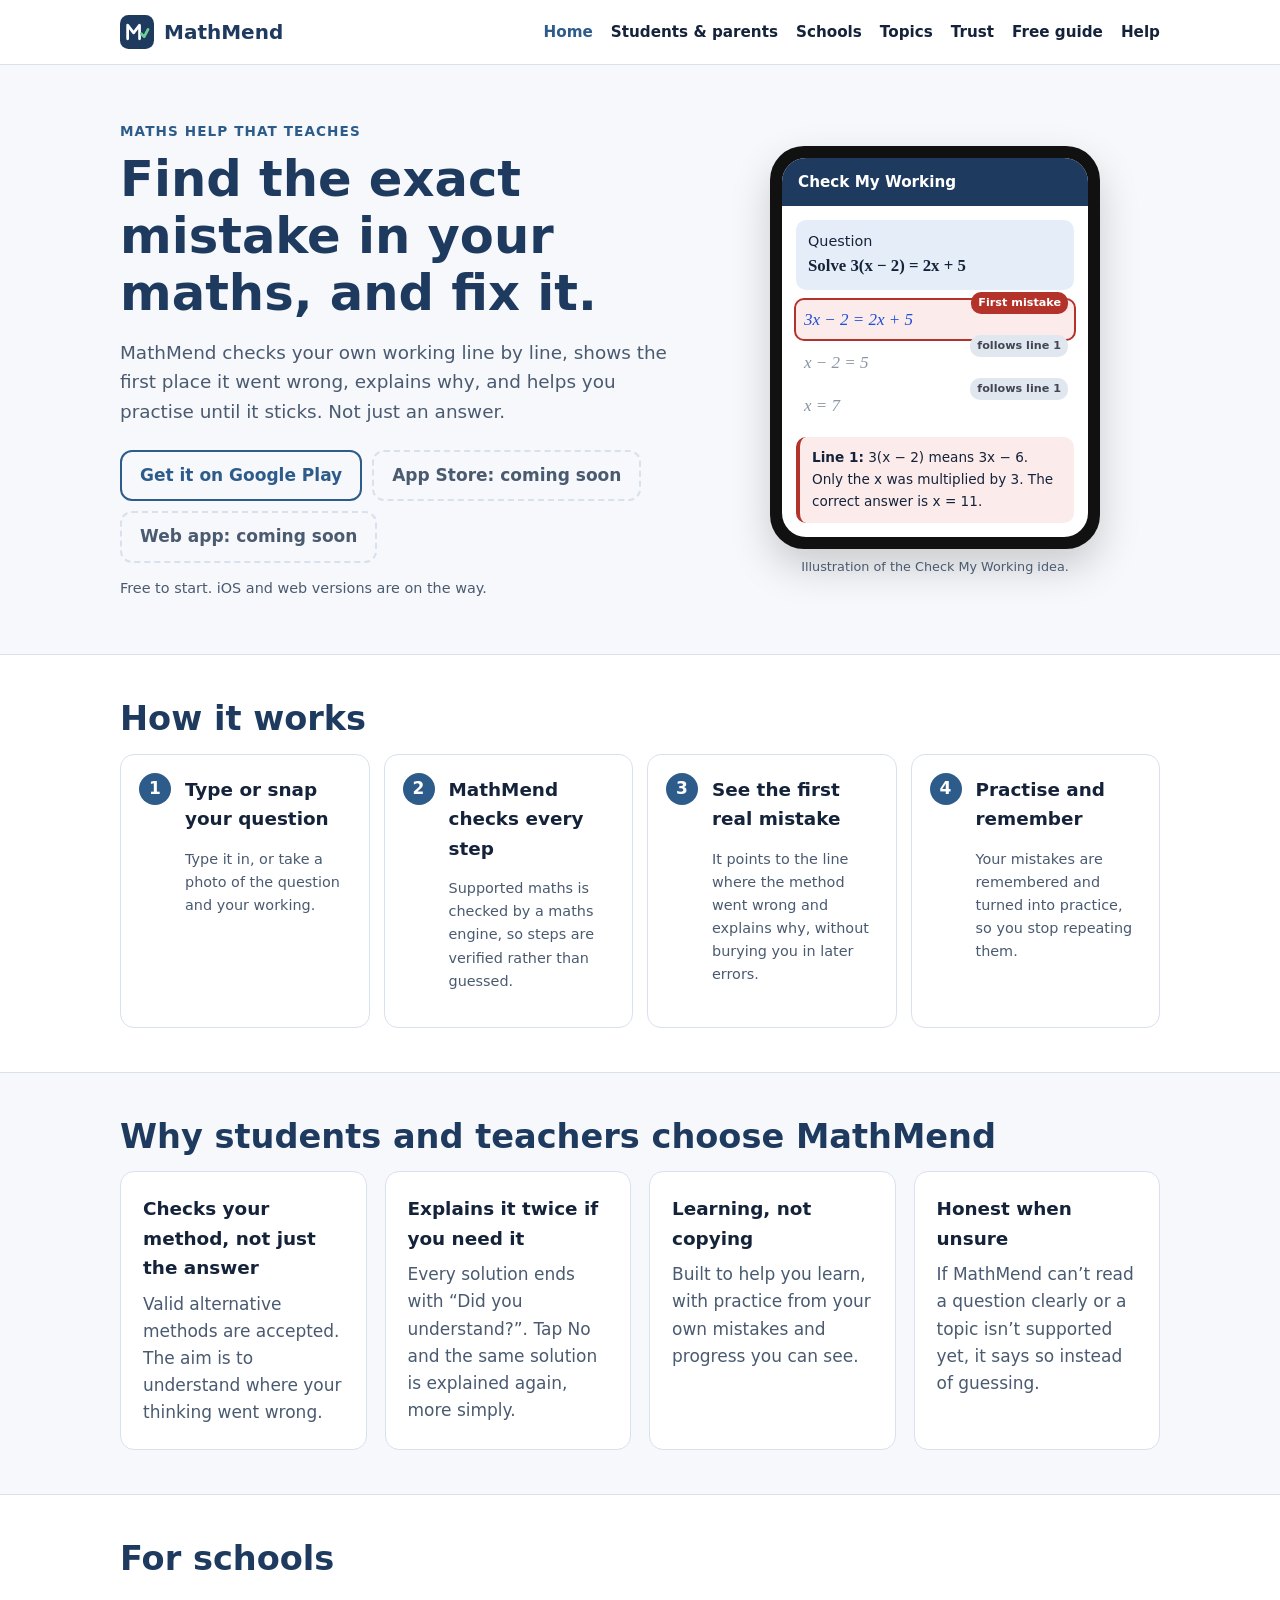
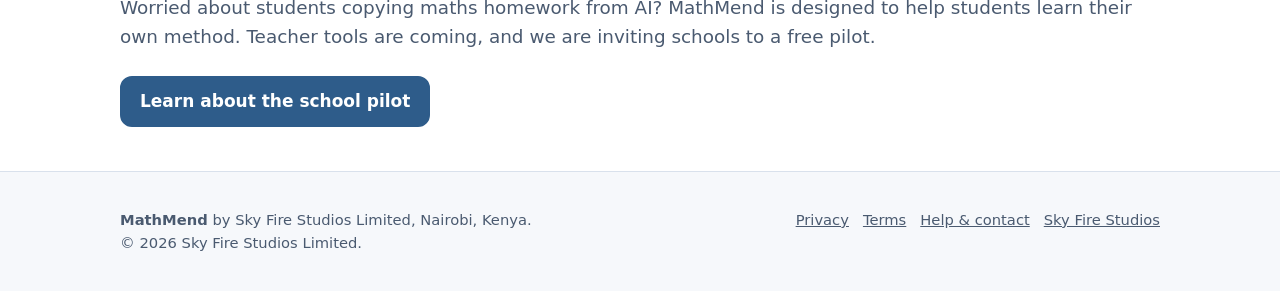
==== mathmend/index.html @ 8edd42e6 "Add MathMend product website under /mathmend Static, mobile-friendly site with home, students and pa" ====
<!DOCTYPE html>
<html lang="en">
<head>
  <meta charset="UTF-8">
  <meta name="viewport" content="width=device-width, initial-scale=1.0">
  <title>MathMend: find the exact mistake in your maths</title>
  <meta name="description" content="MathMend checks your maths working line by line, finds the first mistake, explains why, and helps you practise.">
  <meta property="og:title" content="MathMend: find the exact mistake in your maths">
  <meta property="og:description" content="MathMend checks your maths working line by line, finds the first mistake, explains why, and helps you practise.">
  <meta property="og:type" content="website">
  <meta property="og:url" content="https://skyfirestudios.studio/mathmend/">
  <link rel="canonical" href="https://skyfirestudios.studio/mathmend/">
  <link rel="icon" href="assets/icon.svg" type="image/svg+xml">
  <meta name="theme-color" content="#1f3a5f">
  <link rel="stylesheet" href="assets/style.css">
</head>
<body>
  <a class="skip" href="#main">Skip to content</a>
  <header class="site-header">
    <div class="wrap">
      <a class="brand" href="index.html"><svg viewBox="0 0 40 40" aria-hidden="true"><rect width="40" height="40" rx="10" fill="#1f3a5f"/><path d="M9 28V12l7 9 7-9v16" fill="none" stroke="#fff" stroke-width="3.2" stroke-linecap="round" stroke-linejoin="round"/><path d="M25 22l3.5 3.5L33 17" fill="none" stroke="#6fcf97" stroke-width="3.2" stroke-linecap="round" stroke-linejoin="round"/></svg><span>MathMend</span></a>
      <button class="nav-toggle" aria-expanded="false" aria-controls="site-menu">Menu</button>
      <ul id="site-menu">
        <li><a href="index.html" aria-current="page">Home</a></li>
        <li><a href="students.html">Students & parents</a></li>
        <li><a href="schools.html">Schools</a></li>
        <li><a href="topics.html">Topics</a></li>
        <li><a href="trust.html">Trust</a></li>
        <li><a href="guide-linear-equations.html">Free guide</a></li>
        <li><a href="support.html">Help</a></li>
      </ul>
    </div>
  </header>
  <main id="main">
    <section class="hero">
      <div class="wrap">
        <div>
          <p class="eyebrow">Maths help that teaches</p>
          <h1>Find the exact mistake in your maths, and fix it.</h1>
          <p class="lead">MathMend checks your own working line by line, shows the first place it went wrong, explains why, and helps you practise until it sticks. Not just an answer.</p>
      <div class="stores">
        <a data-store="android" href="#">Get it on Google Play</a>
        <a data-store="ios" href="#">Download on the App Store</a>
        <a data-store="web" href="#">Use MathMend in your browser</a>
      </div>
          <p class="note">Free to start. iOS and web versions are on the way.</p>
        </div>
      <div>
        <div class="phone" role="img" aria-label="Illustration: MathMend marks line 1 of a student's working as the first mistake">
          <div class="screen">
            <div class="bar">Check My Working</div>
            <div class="body">
              <div class="q">Question<br><b>Solve 3(x &minus; 2) = 2x + 5</b></div>
              <div class="line bad">3x &minus; 2 = 2x + 5<span class="tag red">First mistake</span></div>
              <div class="line dim">x &minus; 2 = 5<span class="tag grey">follows line 1</span></div>
              <div class="line dim">x = 7<span class="tag grey">follows line 1</span></div>
              <div class="explain"><b>Line 1:</b> 3(x &minus; 2) means 3x &minus; 6. Only the x was multiplied by 3. The correct answer is x = 11.</div>
            </div>
          </div>
        </div>
        <p class="illus">Illustration of the Check My Working idea.</p>
      </div>
      </div>
    </section>

    <section class="alt">
      <div class="wrap">
        <h2>How it works</h2>
        <ol class="steps">
          <li><h3>Type or snap your question</h3><p class="note">Type it in, or take a photo of the question and your working.</p></li>
          <li><h3>MathMend checks every step</h3><p class="note">Supported maths is checked by a maths engine, so steps are verified rather than guessed.</p></li>
          <li><h3>See the first real mistake</h3><p class="note">It points to the line where the method went wrong and explains why, without burying you in later errors.</p></li>
          <li><h3>Practise and remember</h3><p class="note">Your mistakes are remembered and turned into practice, so you stop repeating them.</p></li>
        </ol>
      </div>
    </section>

    <section>
      <div class="wrap">
        <h2>Why students and teachers choose MathMend</h2>
        <div class="grid">
          <div class="card"><h3>Checks your method, not just the answer</h3><p>Valid alternative methods are accepted. The aim is to understand where your thinking went wrong.</p></div>
          <div class="card"><h3>Explains it twice if you need it</h3><p>Every solution ends with &ldquo;Did you understand?&rdquo;. Tap No and the same solution is explained again, more simply.</p></div>
          <div class="card"><h3>Learning, not copying</h3><p>Built to help you learn, with practice from your own mistakes and progress you can see.</p></div>
          <div class="card"><h3>Honest when unsure</h3><p>If MathMend can&rsquo;t read a question clearly or a topic isn&rsquo;t supported yet, it says so instead of guessing.</p></div>
        </div>
      </div>
    </section>

    <section class="alt">
      <div class="wrap">
        <h2>For schools</h2>
        <p class="lead">Worried about students copying maths homework from AI? MathMend is designed to help students learn their own method. Teacher tools are coming, and we are inviting schools to a free pilot.</p>
        <a class="btn btn-primary" href="schools.html">Learn about the school pilot</a>
      </div>
    </section>
  </main>
  <footer class="site-footer">
    <div class="wrap cols">
      <div>
        <strong>MathMend</strong> by Sky Fire Studios Limited, Nairobi, Kenya.<br>
        &copy; <span id="year">2026</span> Sky Fire Studios Limited.
      </div>
      <ul>
        <li><a href="privacy.html">Privacy</a></li>
        <li><a href="terms.html">Terms</a></li>
        <li><a href="support.html">Help &amp; contact</a></li>
        <li><a href="../index.html">Sky Fire Studios</a></li>
      </ul>
    </div>
  </footer>
  <script src="assets/config.js"></script>
  <script src="assets/site.js"></script>
</body>
</html>
---- mathmend/assets/style.css ----
:root {
  --ink: #15233a;
  --muted: #4a5a70;
  --navy: #1f3a5f;
  --blue: #2e5c8a;
  --blue-soft: #e5eef8;
  --green: #1e7a46;
  --green-soft: #e6f4ec;
  --red: #b3332a;
  --red-soft: #fbeceb;
  --bg: #f6f8fb;
  --card: #ffffff;
  --line: #d9e1ec;
  --radius: 14px;
}
@media (prefers-color-scheme: dark) {
  :root {
    --ink: #e8eef7;
    --muted: #a9b6c8;
    --navy: #9cc2ec;
    --blue: #7fb0e3;
    --blue-soft: #1b2a3f;
    --green: #6fcf97;
    --green-soft: #15301f;
    --red: #f19b93;
    --red-soft: #3a1c1a;
    --bg: #0f1724;
    --card: #162133;
    --line: #2a3a52;
  }
}
* { box-sizing: border-box; }
html { -webkit-text-size-adjust: 100%; }
body {
  margin: 0;
  font-family: system-ui, -apple-system, "Segoe UI", Roboto, "Noto Sans", Arial, sans-serif;
  font-size: 17px;
  line-height: 1.6;
  color: var(--ink);
  background: var(--bg);
}
a { color: var(--blue); }
img { max-width: 100%; }
.wrap { max-width: 1080px; margin: 0 auto; padding: 0 20px; }
.skip { position: absolute; left: -999px; }
.skip:focus { left: 12px; top: 12px; background: var(--card); padding: 8px 12px; z-index: 10; }
:focus-visible { outline: 3px solid var(--blue); outline-offset: 2px; }

/* Header */
.site-header { background: var(--card); border-bottom: 1px solid var(--line); position: sticky; top: 0; z-index: 5; }
.site-header .wrap { display: flex; align-items: center; justify-content: space-between; min-height: 64px; gap: 12px; }
.brand { display: flex; align-items: center; gap: 10px; text-decoration: none; color: var(--navy); font-weight: 800; font-size: 1.25rem; }
.brand svg { width: 34px; height: 34px; }
.nav-toggle { display: none; background: none; border: 1px solid var(--line); border-radius: 10px; padding: 8px 12px; font: inherit; color: var(--ink); }
#site-menu { display: flex; gap: 18px; align-items: center; list-style: none; margin: 0; padding: 0; }
#site-menu a { text-decoration: none; color: var(--ink); font-weight: 600; font-size: .95rem; }
#site-menu a[aria-current="page"] { color: var(--blue); }
@media (max-width: 820px) {
  .nav-toggle { display: block; }
  #site-menu { display: none; position: absolute; left: 0; right: 0; top: 64px; background: var(--card); flex-direction: column; align-items: flex-start; padding: 12px 20px 18px; border-bottom: 1px solid var(--line); }
  #site-menu.open { display: flex; }
}

/* Hero */
.hero { padding: 56px 0 40px; }
.hero .wrap { display: grid; grid-template-columns: 1.1fr .9fr; gap: 40px; align-items: center; }
@media (max-width: 820px) { .hero .wrap { grid-template-columns: 1fr; } }
.eyebrow { text-transform: uppercase; letter-spacing: .08em; font-weight: 700; color: var(--blue); font-size: .85rem; margin: 0 0 8px; }
h1 { font-size: clamp(2rem, 5vw, 3.1rem); line-height: 1.15; margin: 0 0 16px; color: var(--navy); }
h2 { font-size: clamp(1.5rem, 3.4vw, 2.1rem); line-height: 1.2; margin: 0 0 14px; color: var(--navy); }
h3 { font-size: 1.15rem; margin: 0 0 8px; }
.lead { font-size: 1.15rem; color: var(--muted); margin: 0 0 24px; }

/* Buttons */
.stores { display: flex; flex-wrap: wrap; gap: 10px; margin: 8px 0 12px; }
.btn, [data-store] {
  display: inline-flex; align-items: center; justify-content: center; min-height: 48px; padding: 10px 18px;
  border-radius: 12px; font-weight: 700; text-decoration: none; border: 2px solid var(--blue); color: var(--blue); background: transparent;
}
.btn-primary, [data-store].is-primary { background: var(--blue); color: #fff; }
@media (prefers-color-scheme: dark) { .btn-primary, [data-store].is-primary { color: #0f1724; } }
[data-store].is-soon { border-style: dashed; color: var(--muted); border-color: var(--line); cursor: default; }
.note { font-size: .9rem; color: var(--muted); }

/* Phone mock (illustration) */
.phone { background: #111; border-radius: 34px; padding: 12px; max-width: 330px; margin: 0 auto; box-shadow: 0 18px 40px rgba(0,0,0,.18); }
.screen { background: #fff; color: #15233a; border-radius: 24px; overflow: hidden; }
.screen .bar { background: #1f3a5f; color: #fff; font-weight: 700; padding: 12px 16px; font-size: .95rem; }
.screen .body { padding: 14px; }
.q { background: #e5eef8; border-radius: 10px; padding: 10px 12px; font-size: .9rem; margin-bottom: 10px; }
.q b { font-family: Georgia, "Times New Roman", serif; font-size: 1.05rem; }
.line { font-family: Georgia, "Times New Roman", serif; font-style: italic; color: #1d4ed8; padding: 6px 8px; border-radius: 8px; margin: 4px 0; position: relative; }
.line.bad { background: #fbeceb; outline: 2px solid #b3332a; }
.line.dim { color: #8a94a3; }
.tag { font-style: normal; font-family: system-ui, sans-serif; font-size: .7rem; font-weight: 700; padding: 2px 7px; border-radius: 10px; position: absolute; right: 6px; top: -8px; }
.tag.red { background: #b3332a; color: #fff; }
.tag.grey { background: #e1e7ef; color: #445; }
.explain { background: #fbeceb; border-left: 4px solid #b3332a; border-radius: 10px; padding: 10px 12px; font-size: .85rem; margin-top: 12px; }
.illus { text-align: center; font-size: .8rem; color: var(--muted); margin-top: 8px; }

/* Sections and cards */
section { padding: 44px 0; }
section.alt { background: var(--card); border-top: 1px solid var(--line); border-bottom: 1px solid var(--line); }
.grid { display: grid; gap: 18px; grid-template-columns: repeat(auto-fit, minmax(240px, 1fr)); }
.card { background: var(--card); border: 1px solid var(--line); border-radius: var(--radius); padding: 22px; }
section.alt .card { background: var(--bg); }
.card p { margin: 0; color: var(--muted); }
.steps { counter-reset: s; list-style: none; padding: 0; margin: 0; display: grid; gap: 14px; grid-template-columns: repeat(auto-fit, minmax(220px, 1fr)); }
.steps li { background: var(--card); border: 1px solid var(--line); border-radius: var(--radius); padding: 20px 20px 20px 64px; position: relative; }
.steps li::before { counter-increment: s; content: counter(s); position: absolute; left: 18px; top: 18px; width: 32px; height: 32px; border-radius: 50%; background: var(--blue); color: #fff; display: grid; place-items: center; font-weight: 800; }
.badge { display: inline-block; font-size: .75rem; font-weight: 700; padding: 3px 9px; border-radius: 999px; }
.badge.ok { background: var(--green-soft); color: var(--green); }
.badge.part { background: var(--blue-soft); color: var(--blue); }
.badge.soon { background: var(--red-soft); color: var(--red); }
table { width: 100%; border-collapse: collapse; background: var(--card); border-radius: var(--radius); overflow: hidden; }
th, td { text-align: left; padding: 10px 12px; border-bottom: 1px solid var(--line); vertical-align: top; }
th { background: var(--blue-soft); }
.table-wrap { overflow-x: auto; border: 1px solid var(--line); border-radius: var(--radius); }
.callout { background: var(--blue-soft); border-radius: var(--radius); padding: 18px 20px; }
.draft { background: var(--red-soft); color: var(--red); border-radius: 10px; padding: 12px 16px; font-weight: 700; }
.math { font-family: Georgia, "Times New Roman", serif; font-size: 1.05rem; }
.wrong { color: var(--red); }
.right { color: var(--green); }
.prose { max-width: 760px; }
.prose h2 { margin-top: 28px; }
details { background: var(--card); border: 1px solid var(--line); border-radius: 12px; padding: 12px 16px; margin-bottom: 10px; }
summary { font-weight: 700; cursor: pointer; }

/* Footer */
.site-footer { padding: 36px 0; color: var(--muted); font-size: .92rem; }
.site-footer .cols { display: flex; flex-wrap: wrap; gap: 24px; justify-content: space-between; }
.site-footer ul { list-style: none; padding: 0; margin: 0; display: flex; flex-wrap: wrap; gap: 14px; }
.site-footer a { color: var(--muted); }
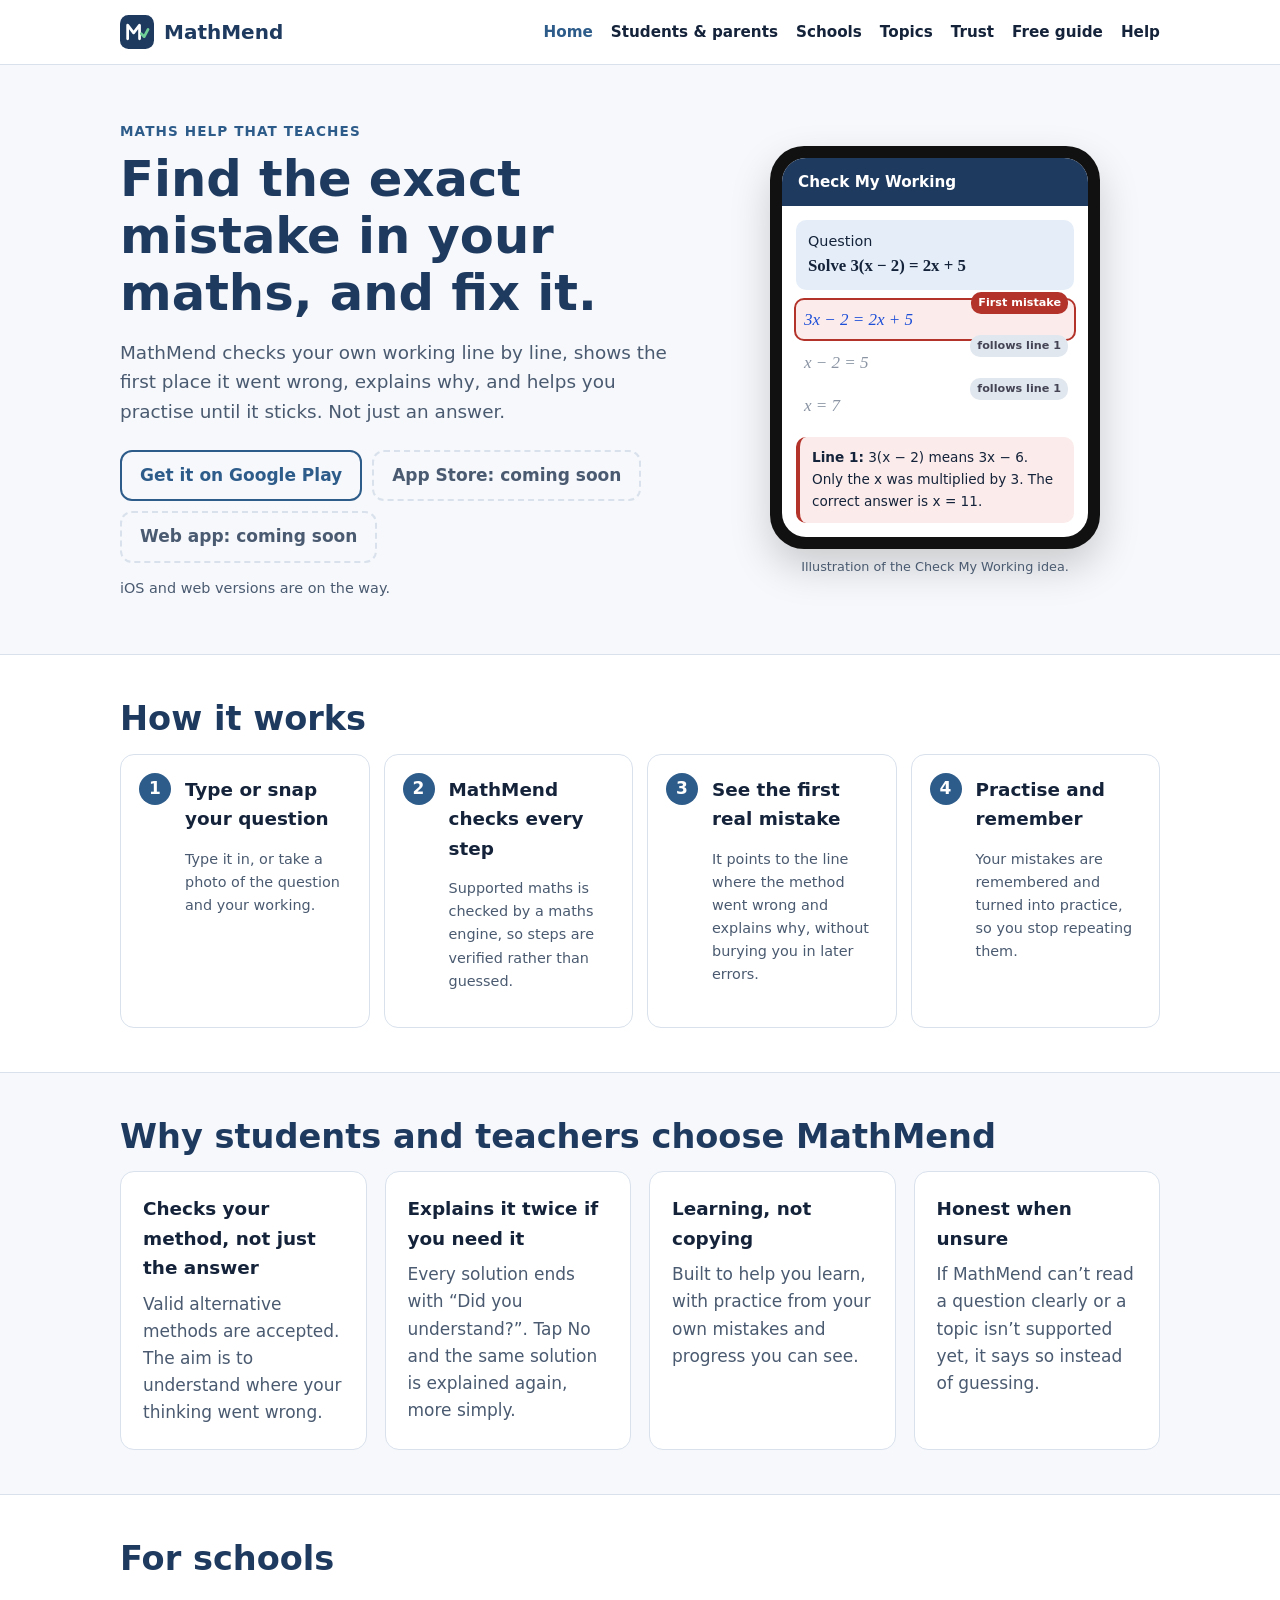
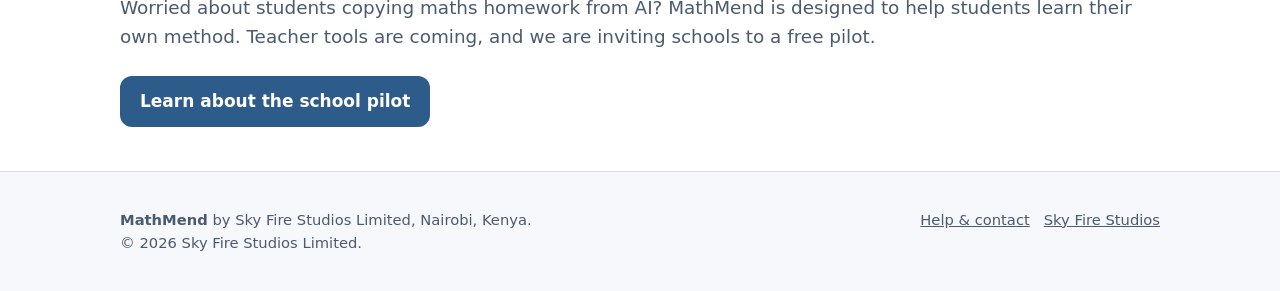
==== commit 49f86f70: "MathMend site: remove draft legal pages and unverified claims Remove the draft privacy and terms pag" ====
--- a/mathmend/index.html
+++ b/mathmend/index.html
@@ -43,7 +43,7 @@
         <a data-store="ios" href="#">Download on the App Store</a>
         <a data-store="web" href="#">Use MathMend in your browser</a>
       </div>
-          <p class="note">Free to start. iOS and web versions are on the way.</p>
+          <p class="note">iOS and web versions are on the way.</p>
         </div>
       <div>
         <div class="phone" role="img" aria-label="Illustration: MathMend marks line 1 of a student's working as the first mistake">
@@ -102,8 +102,6 @@
         &copy; <span id="year">2026</span> Sky Fire Studios Limited.
       </div>
       <ul>
-        <li><a href="privacy.html">Privacy</a></li>
-        <li><a href="terms.html">Terms</a></li>
         <li><a href="support.html">Help &amp; contact</a></li>
         <li><a href="../index.html">Sky Fire Studios</a></li>
       </ul>
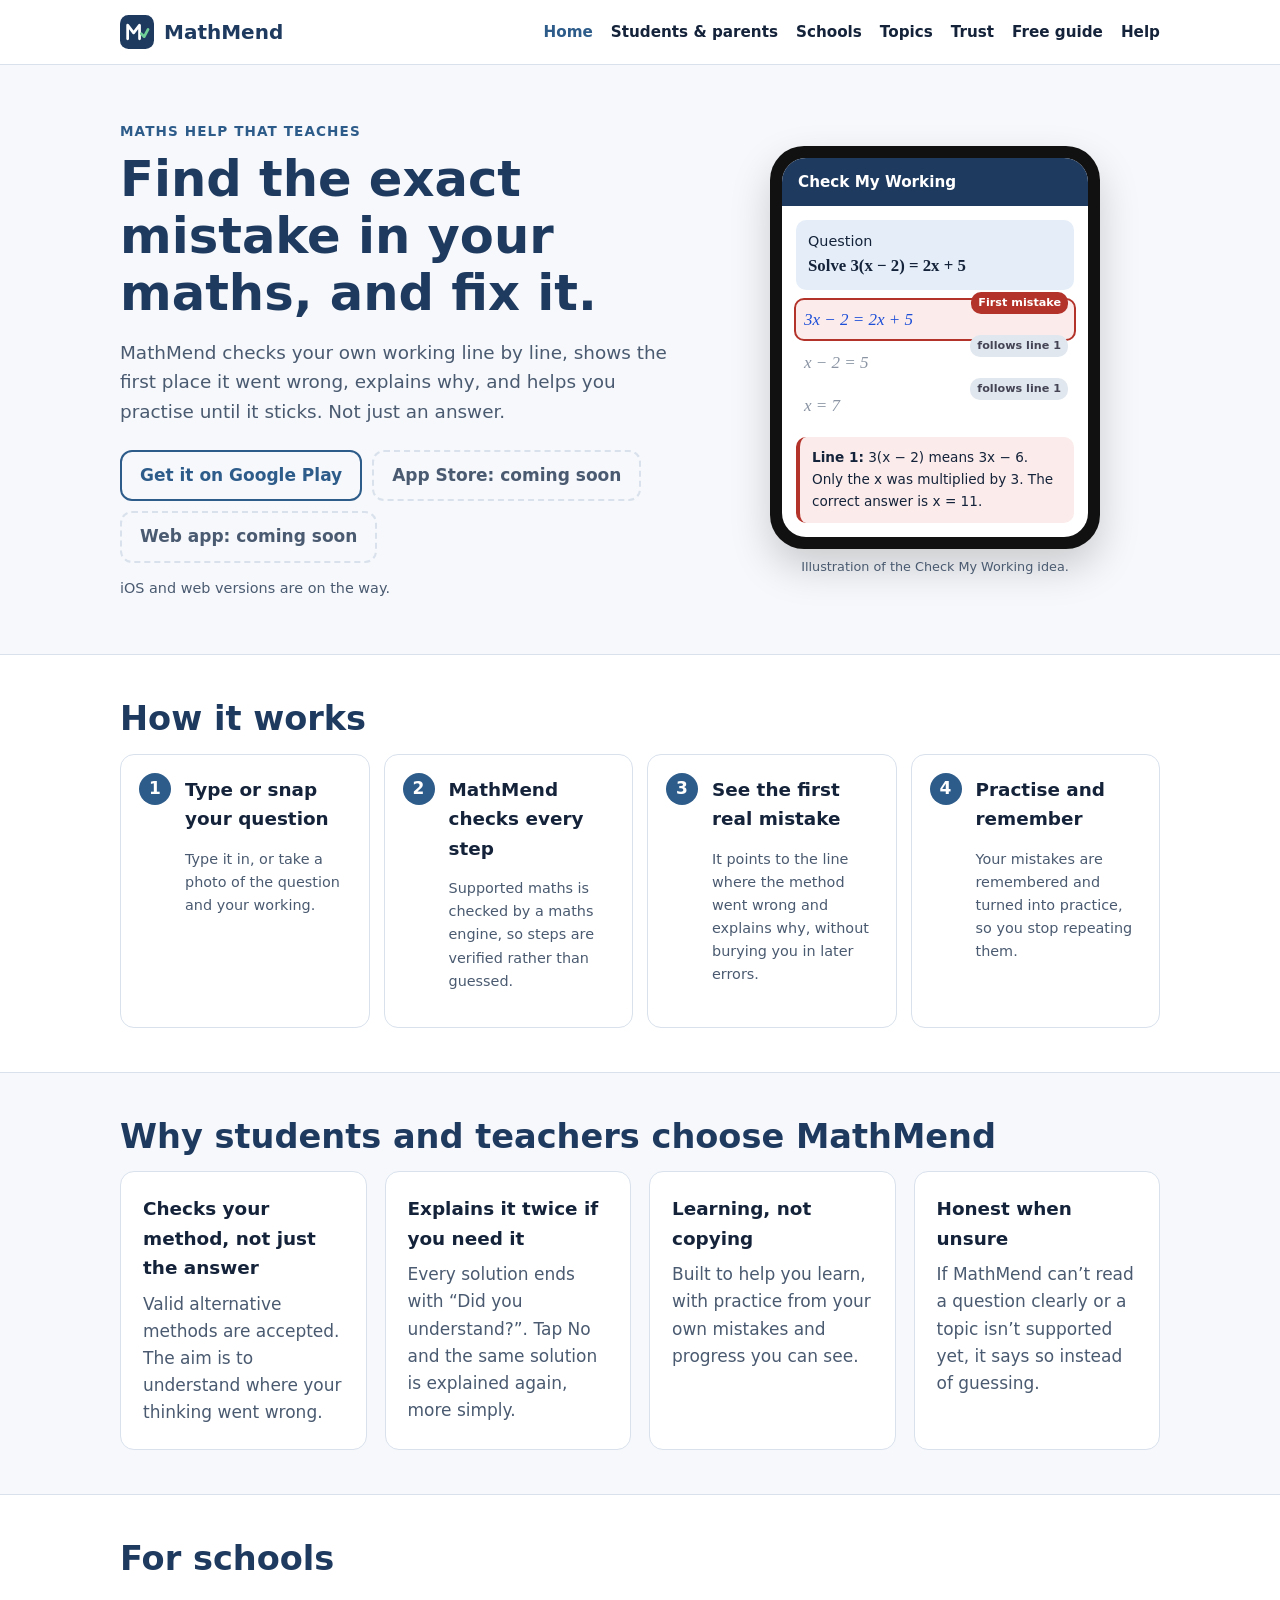
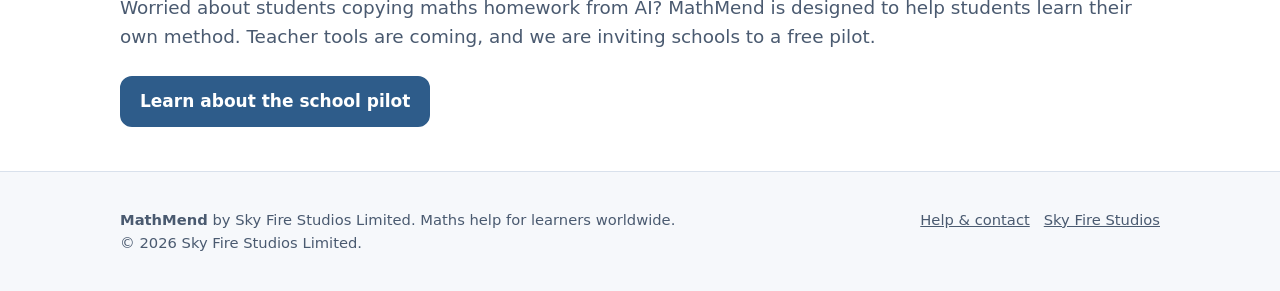
==== commit 2dd1b53e: "Present Sky Fire Studios and MathMend for a global audience Remove Kenya and Nairobi references from" ====
--- a/mathmend/index.html
+++ b/mathmend/index.html
@@ -98,7 +98,7 @@
   <footer class="site-footer">
     <div class="wrap cols">
       <div>
-        <strong>MathMend</strong> by Sky Fire Studios Limited, Nairobi, Kenya.<br>
+        <strong>MathMend</strong> by Sky Fire Studios Limited. Maths help for learners worldwide.<br>
         &copy; <span id="year">2026</span> Sky Fire Studios Limited.
       </div>
       <ul>
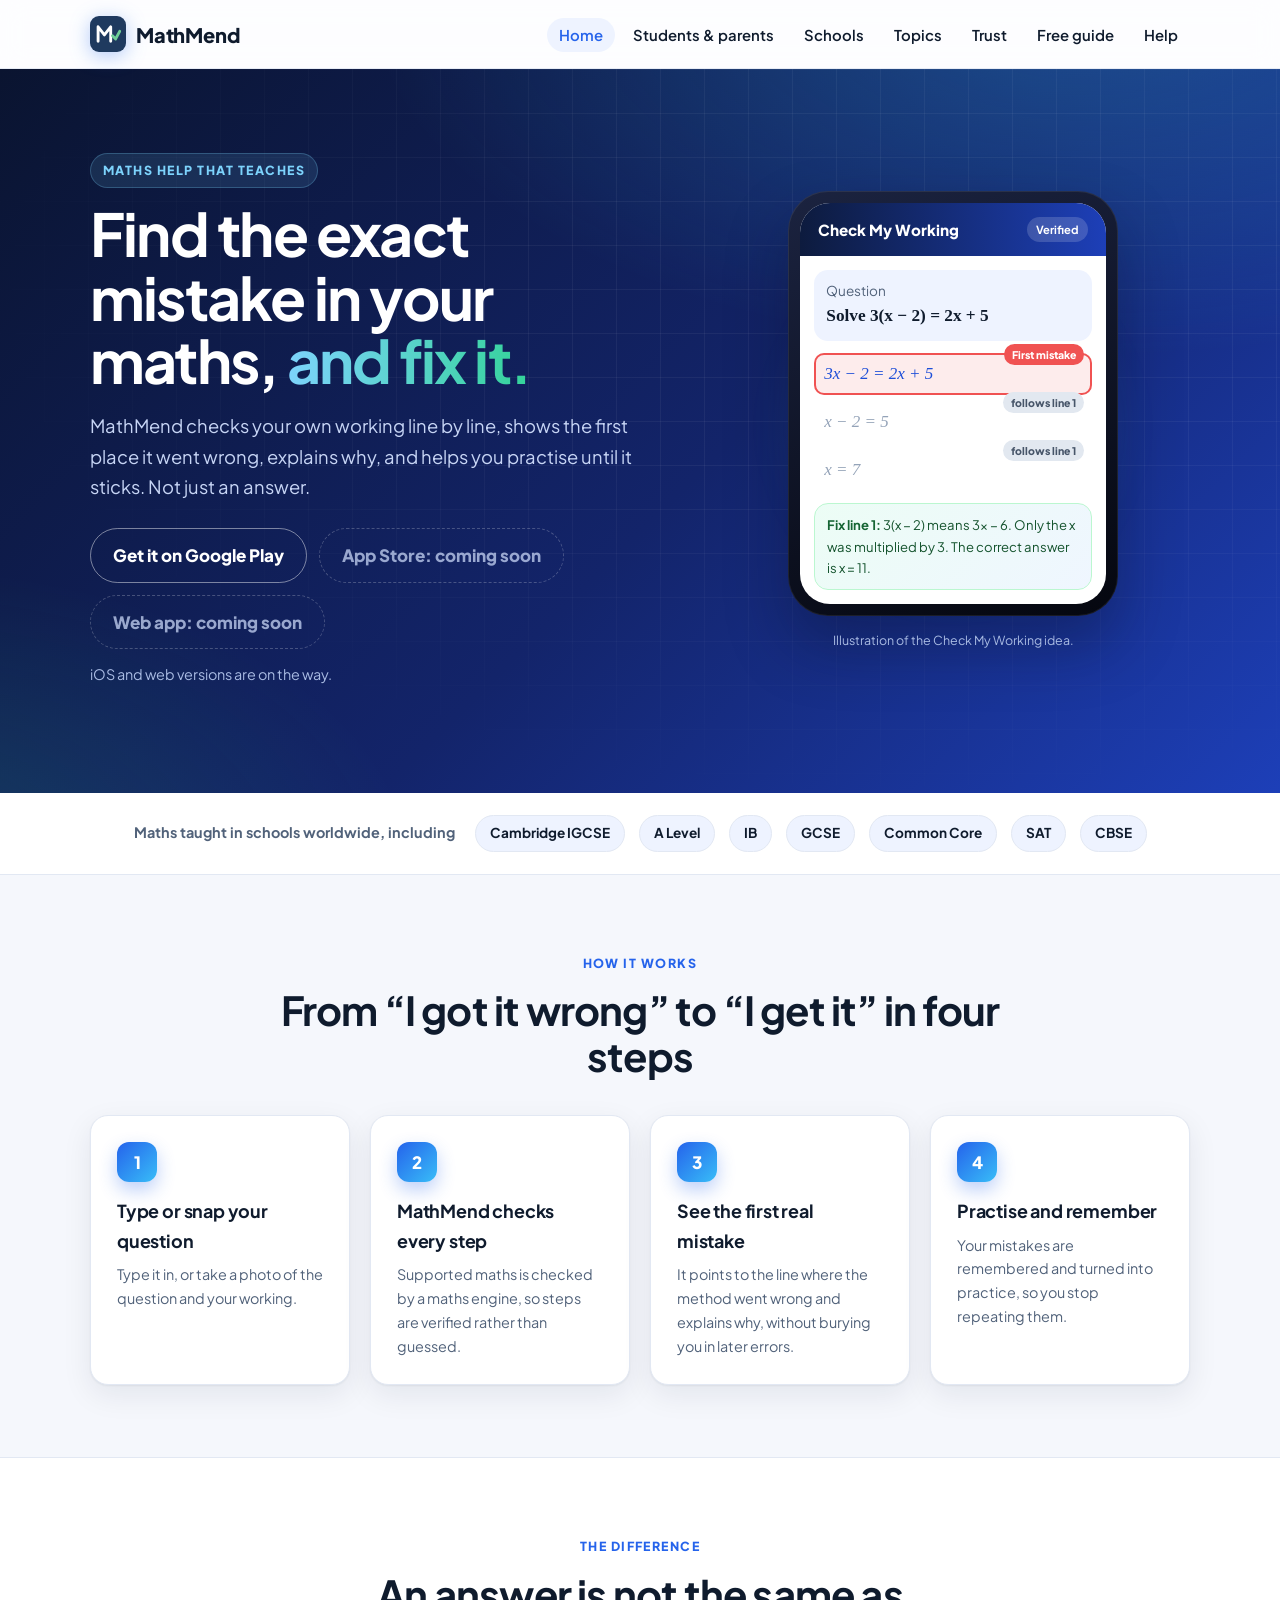
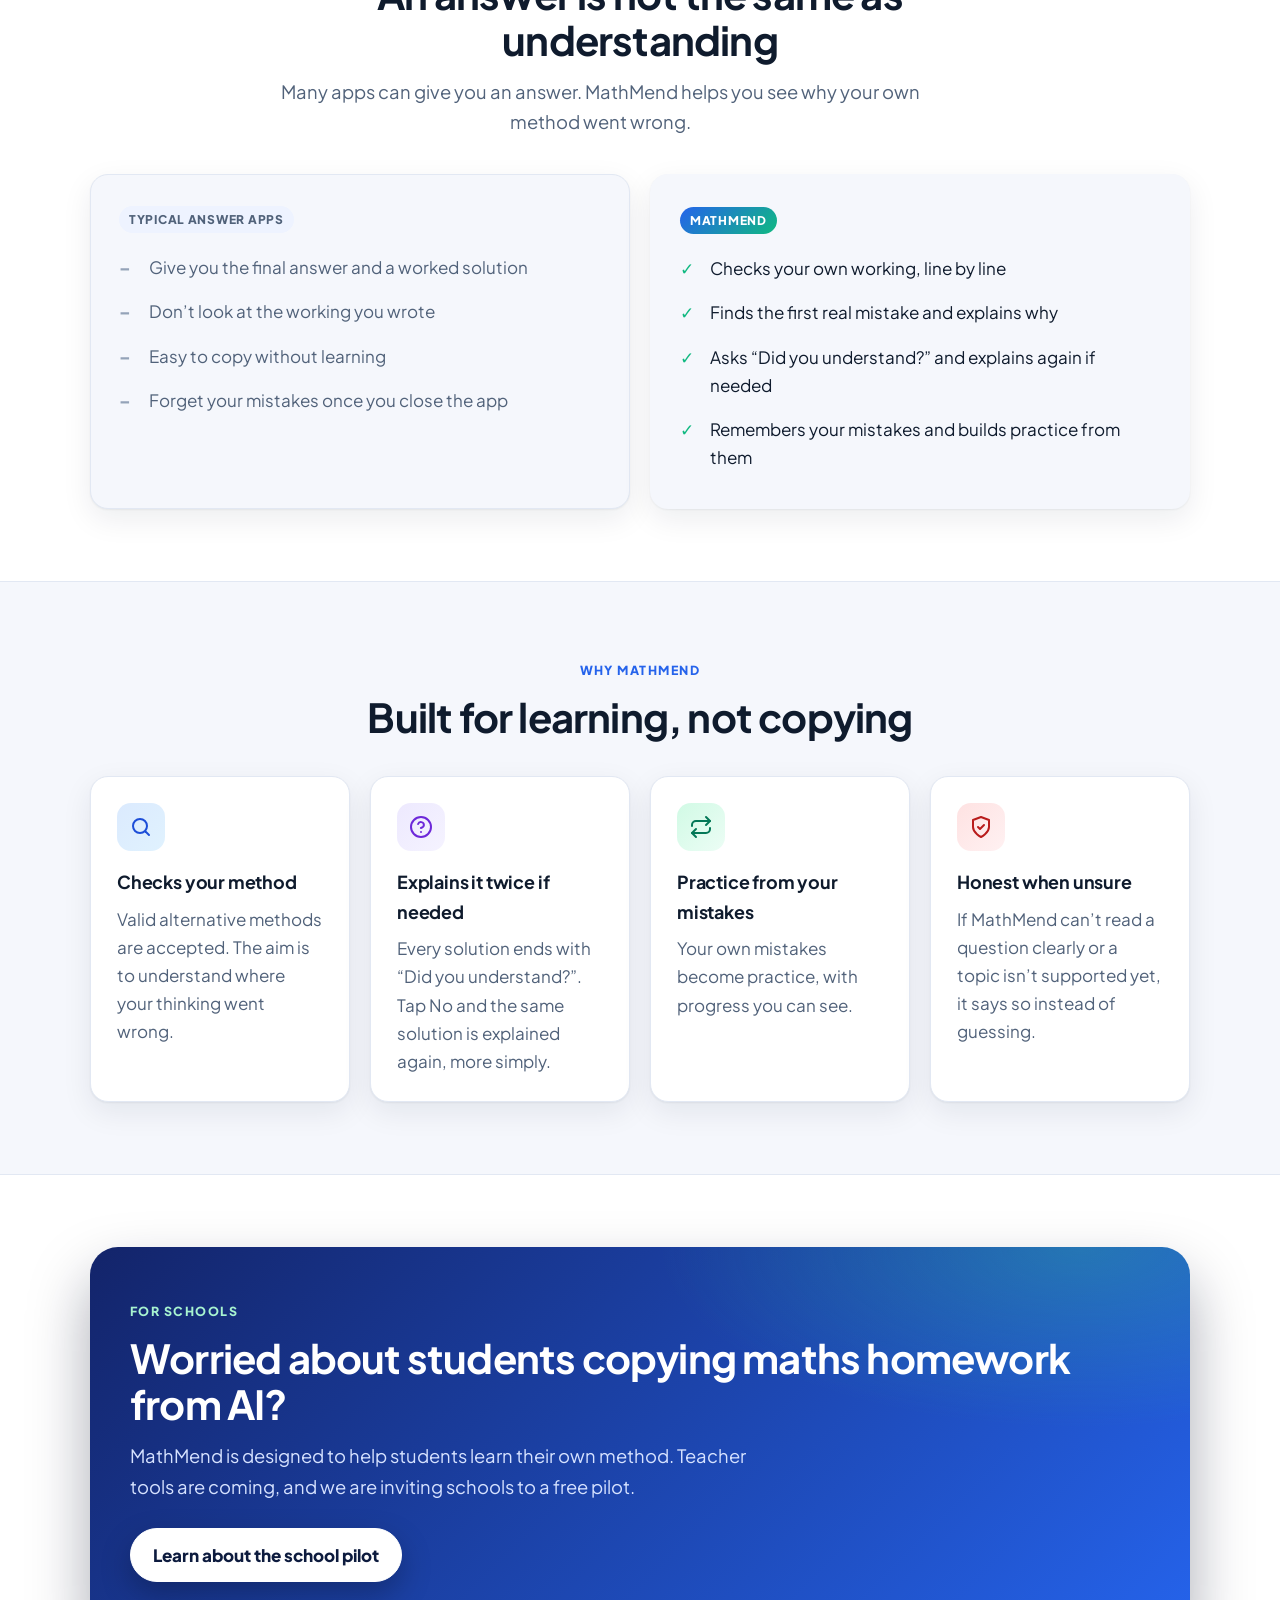
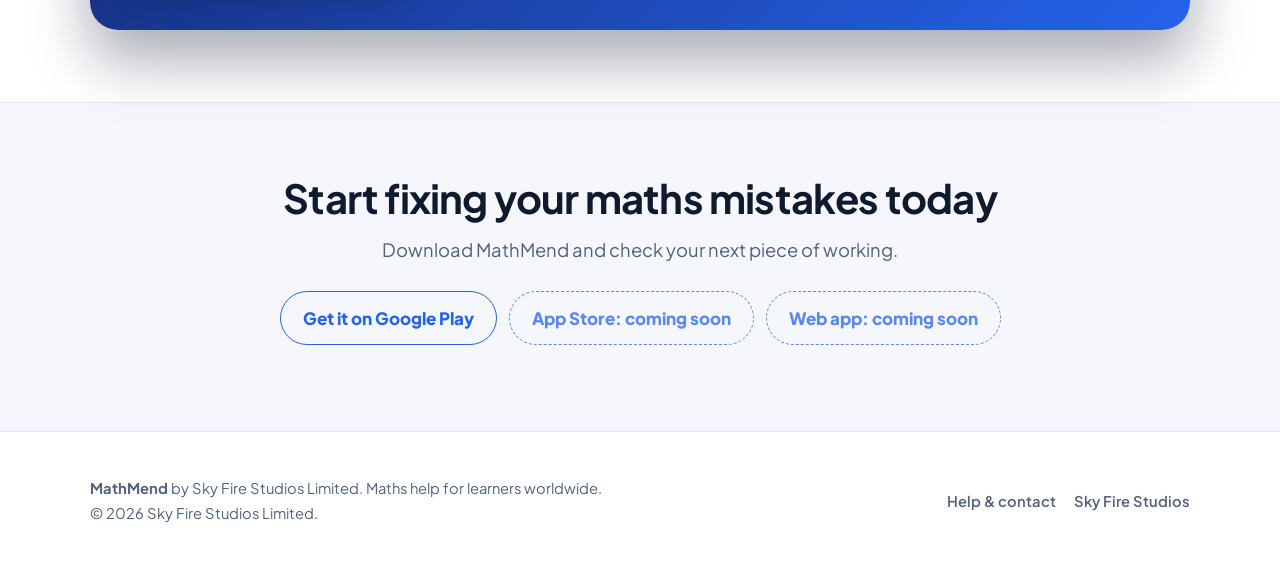
==== commit 0e8931c5: "MathMend site: polished visual redesign Dark gradient hero with a floating, animated Check My Workin" ====
--- a/mathmend/index.html
+++ b/mathmend/index.html
@@ -11,7 +11,10 @@
   <meta property="og:url" content="https://skyfirestudios.studio/mathmend/">
   <link rel="canonical" href="https://skyfirestudios.studio/mathmend/">
   <link rel="icon" href="assets/icon.svg" type="image/svg+xml">
-  <meta name="theme-color" content="#1f3a5f">
+  <meta name="theme-color" content="#0d1b3e">
+  <link rel="preconnect" href="https://fonts.googleapis.com">
+  <link rel="preconnect" href="https://fonts.gstatic.com" crossorigin>
+  <link rel="stylesheet" href="https://fonts.googleapis.com/css2?family=Plus+Jakarta+Sans:wght@400;600;700;800&display=swap">
   <link rel="stylesheet" href="assets/style.css">
 </head>
 <body>
@@ -36,7 +39,7 @@
       <div class="wrap">
         <div>
           <p class="eyebrow">Maths help that teaches</p>
-          <h1>Find the exact mistake in your maths, and fix it.</h1>
+          <h1>Find the exact mistake in your maths, <span class="grad-text">and fix it.</span></h1>
           <p class="lead">MathMend checks your own working line by line, shows the first place it went wrong, explains why, and helps you practise until it sticks. Not just an answer.</p>
       <div class="stores">
         <a data-store="android" href="#">Get it on Google Play</a>
@@ -45,16 +48,16 @@
       </div>
           <p class="note">iOS and web versions are on the way.</p>
         </div>
-      <div>
+      <div class="phone-stage">
         <div class="phone" role="img" aria-label="Illustration: MathMend marks line 1 of a student's working as the first mistake">
           <div class="screen">
-            <div class="bar">Check My Working</div>
+            <div class="bar">Check My Working<span>Verified</span></div>
             <div class="body">
-              <div class="q">Question<br><b>Solve 3(x &minus; 2) = 2x + 5</b></div>
+              <div class="q">Question<b>Solve 3(x &minus; 2) = 2x + 5</b></div>
               <div class="line bad">3x &minus; 2 = 2x + 5<span class="tag red">First mistake</span></div>
               <div class="line dim">x &minus; 2 = 5<span class="tag grey">follows line 1</span></div>
               <div class="line dim">x = 7<span class="tag grey">follows line 1</span></div>
-              <div class="explain"><b>Line 1:</b> 3(x &minus; 2) means 3x &minus; 6. Only the x was multiplied by 3. The correct answer is x = 11.</div>
+              <div class="explain"><b>Fix line 1:</b> 3(x &minus; 2) means 3x &minus; 6. Only the x was multiplied by 3. The correct answer is x = 11.</div>
             </div>
           </div>
         </div>
@@ -63,9 +66,19 @@
       </div>
     </section>
 
-    <section class="alt">
+    <div class="strip">
       <div class="wrap">
-        <h2>How it works</h2>
+        <p>Maths taught in schools worldwide, including</p>
+        <span class="chip">Cambridge IGCSE</span><span class="chip">A Level</span><span class="chip">IB</span><span class="chip">GCSE</span><span class="chip">Common Core</span><span class="chip">SAT</span><span class="chip">CBSE</span>
+      </div>
+    </div>
+
+    <section>
+      <div class="wrap">
+        <div class="section-head">
+          <p class="eyebrow">How it works</p>
+          <h2>From &ldquo;I got it wrong&rdquo; to &ldquo;I get it&rdquo; in four steps</h2>
+        </div>
         <ol class="steps">
           <li><h3>Type or snap your question</h3><p class="note">Type it in, or take a photo of the question and your working.</p></li>
           <li><h3>MathMend checks every step</h3><p class="note">Supported maths is checked by a maths engine, so steps are verified rather than guessed.</p></li>
@@ -75,23 +88,71 @@
       </div>
     </section>
 
+    <section class="alt">
+      <div class="wrap">
+        <div class="section-head">
+          <p class="eyebrow">The difference</p>
+          <h2>An answer is not the same as understanding</h2>
+          <p class="lead">Many apps can give you an answer. MathMend helps you see why your own method went wrong.</p>
+        </div>
+        <div class="compare">
+          <div class="card them">
+            <span class="pill">Typical answer apps</span>
+            <ul>
+              <li>Give you the final answer and a worked solution</li>
+              <li>Don&rsquo;t look at the working you wrote</li>
+              <li>Easy to copy without learning</li>
+              <li>Forget your mistakes once you close the app</li>
+            </ul>
+          </div>
+          <div class="card us">
+            <span class="pill">MathMend</span>
+            <ul>
+              <li>Checks your own working, line by line</li>
+              <li>Finds the first real mistake and explains why</li>
+              <li>Asks &ldquo;Did you understand?&rdquo; and explains again if needed</li>
+              <li>Remembers your mistakes and builds practice from them</li>
+            </ul>
+          </div>
+        </div>
+      </div>
+    </section>
+
     <section>
       <div class="wrap">
-        <h2>Why students and teachers choose MathMend</h2>
+        <div class="section-head">
+          <p class="eyebrow">Why MathMend</p>
+          <h2>Built for learning, not copying</h2>
+        </div>
         <div class="grid">
-          <div class="card"><h3>Checks your method, not just the answer</h3><p>Valid alternative methods are accepted. The aim is to understand where your thinking went wrong.</p></div>
-          <div class="card"><h3>Explains it twice if you need it</h3><p>Every solution ends with &ldquo;Did you understand?&rdquo;. Tap No and the same solution is explained again, more simply.</p></div>
-          <div class="card"><h3>Learning, not copying</h3><p>Built to help you learn, with practice from your own mistakes and progress you can see.</p></div>
-          <div class="card"><h3>Honest when unsure</h3><p>If MathMend can&rsquo;t read a question clearly or a topic isn&rsquo;t supported yet, it says so instead of guessing.</p></div>
+          <div class="card"><div class="icon"><svg viewBox="0 0 24 24" fill="none" stroke="currentColor" stroke-width="2" stroke-linecap="round" stroke-linejoin="round" aria-hidden="true"><circle cx="11" cy="11" r="7"/><path d="m20 20-3.5-3.5"/></svg></div><h3>Checks your method</h3><p>Valid alternative methods are accepted. The aim is to understand where your thinking went wrong.</p></div>
+          <div class="card"><div class="icon violet"><svg viewBox="0 0 24 24" fill="none" stroke="currentColor" stroke-width="2" stroke-linecap="round" stroke-linejoin="round" aria-hidden="true"><circle cx="12" cy="12" r="10"/><path d="M9.1 9a3 3 0 0 1 5.8 1c0 2-3 3-3 3"/><path d="M12 17h.01"/></svg></div><h3>Explains it twice if needed</h3><p>Every solution ends with &ldquo;Did you understand?&rdquo;. Tap No and the same solution is explained again, more simply.</p></div>
+          <div class="card"><div class="icon mint"><svg viewBox="0 0 24 24" fill="none" stroke="currentColor" stroke-width="2" stroke-linecap="round" stroke-linejoin="round" aria-hidden="true"><path d="M17 2l4 4-4 4"/><path d="M3 11v-1a4 4 0 0 1 4-4h14"/><path d="M7 22l-4-4 4-4"/><path d="M21 13v1a4 4 0 0 1-4 4H3"/></svg></div><h3>Practice from your mistakes</h3><p>Your own mistakes become practice, with progress you can see.</p></div>
+          <div class="card"><div class="icon coral"><svg viewBox="0 0 24 24" fill="none" stroke="currentColor" stroke-width="2" stroke-linecap="round" stroke-linejoin="round" aria-hidden="true"><path d="M12 22s8-4 8-10V5l-8-3-8 3v7c0 6 8 10 8 10z"/><path d="m9 12 2 2 4-4"/></svg></div><h3>Honest when unsure</h3><p>If MathMend can&rsquo;t read a question clearly or a topic isn&rsquo;t supported yet, it says so instead of guessing.</p></div>
         </div>
       </div>
     </section>
 
     <section class="alt">
       <div class="wrap">
-        <h2>For schools</h2>
-        <p class="lead">Worried about students copying maths homework from AI? MathMend is designed to help students learn their own method. Teacher tools are coming, and we are inviting schools to a free pilot.</p>
-        <a class="btn btn-primary" href="schools.html">Learn about the school pilot</a>
+        <div class="band">
+          <p class="eyebrow" style="color:#a7f3d0">For schools</p>
+          <h2>Worried about students copying maths homework from AI?</h2>
+          <p class="lead">MathMend is designed to help students learn their own method. Teacher tools are coming, and we are inviting schools to a free pilot.</p>
+          <a class="btn btn-primary" href="schools.html">Learn about the school pilot</a>
+        </div>
+      </div>
+    </section>
+
+    <section>
+      <div class="wrap center">
+        <h2>Start fixing your maths mistakes today</h2>
+        <p class="lead">Download MathMend and check your next piece of working.</p>
+        <div class="stores" style="justify-content:center">
+          <a data-store="android" href="#">Get it on Google Play</a>
+          <a data-store="ios" href="#">Download on the App Store</a>
+          <a data-store="web" href="#">Use MathMend in your browser</a>
+        </div>
       </div>
     </section>
   </main>
--- a/mathmend/assets/style.css
+++ b/mathmend/assets/style.css
@@ -1,133 +1,189 @@
 :root {
-  --ink: #15233a;
-  --muted: #4a5a70;
-  --navy: #1f3a5f;
-  --blue: #2e5c8a;
-  --blue-soft: #e5eef8;
-  --green: #1e7a46;
-  --green-soft: #e6f4ec;
-  --red: #b3332a;
-  --red-soft: #fbeceb;
-  --bg: #f6f8fb;
+  --ink: #0f1b2d;
+  --muted: #51627a;
+  --navy: #0d1b3e;
+  --indigo: #3b4cca;
+  --blue: #2563eb;
+  --sky: #38bdf8;
+  --mint: #34d399;
+  --coral: #f05252;
+  --bg: #f5f7fc;
   --card: #ffffff;
-  --line: #d9e1ec;
-  --radius: 14px;
+  --line: #e2e8f3;
+  --soft: #eef3ff;
+  --radius: 18px;
+  --shadow: 0 1px 2px rgba(15, 27, 45, .06), 0 10px 30px rgba(15, 27, 45, .08);
+  --shadow-lg: 0 30px 60px rgba(8, 15, 40, .35);
+  --font: "Plus Jakarta Sans", system-ui, -apple-system, "Segoe UI", Roboto, Arial, sans-serif;
 }
 @media (prefers-color-scheme: dark) {
   :root {
-    --ink: #e8eef7;
-    --muted: #a9b6c8;
-    --navy: #9cc2ec;
-    --blue: #7fb0e3;
-    --blue-soft: #1b2a3f;
-    --green: #6fcf97;
-    --green-soft: #15301f;
-    --red: #f19b93;
-    --red-soft: #3a1c1a;
-    --bg: #0f1724;
-    --card: #162133;
-    --line: #2a3a52;
+    --ink: #e8eefb;
+    --muted: #a3b1c9;
+    --bg: #0a1224;
+    --card: #111c33;
+    --line: #1f2c48;
+    --soft: #15213d;
+    --shadow: 0 1px 2px rgba(0, 0, 0, .3), 0 10px 30px rgba(0, 0, 0, .35);
   }
 }
 * { box-sizing: border-box; }
-html { -webkit-text-size-adjust: 100%; }
-body {
-  margin: 0;
-  font-family: system-ui, -apple-system, "Segoe UI", Roboto, "Noto Sans", Arial, sans-serif;
-  font-size: 17px;
-  line-height: 1.6;
-  color: var(--ink);
-  background: var(--bg);
-}
+html { -webkit-text-size-adjust: 100%; scroll-behavior: smooth; }
+@media (prefers-reduced-motion: reduce) { html { scroll-behavior: auto; } *, *::before, *::after { animation: none !important; transition: none !important; } }
+body { margin: 0; font-family: var(--font); font-size: 17px; line-height: 1.65; color: var(--ink); background: var(--bg); }
 a { color: var(--blue); }
-img { max-width: 100%; }
-.wrap { max-width: 1080px; margin: 0 auto; padding: 0 20px; }
+@media (prefers-color-scheme: dark) { a { color: var(--sky); } }
+.wrap { max-width: 1140px; margin: 0 auto; padding: 0 20px; }
 .skip { position: absolute; left: -999px; }
-.skip:focus { left: 12px; top: 12px; background: var(--card); padding: 8px 12px; z-index: 10; }
-:focus-visible { outline: 3px solid var(--blue); outline-offset: 2px; }
+.skip:focus { left: 12px; top: 12px; background: var(--card); padding: 8px 12px; z-index: 20; }
+:focus-visible { outline: 3px solid var(--sky); outline-offset: 3px; border-radius: 6px; }
 
 /* Header */
-.site-header { background: var(--card); border-bottom: 1px solid var(--line); position: sticky; top: 0; z-index: 5; }
-.site-header .wrap { display: flex; align-items: center; justify-content: space-between; min-height: 64px; gap: 12px; }
-.brand { display: flex; align-items: center; gap: 10px; text-decoration: none; color: var(--navy); font-weight: 800; font-size: 1.25rem; }
-.brand svg { width: 34px; height: 34px; }
-.nav-toggle { display: none; background: none; border: 1px solid var(--line); border-radius: 10px; padding: 8px 12px; font: inherit; color: var(--ink); }
-#site-menu { display: flex; gap: 18px; align-items: center; list-style: none; margin: 0; padding: 0; }
-#site-menu a { text-decoration: none; color: var(--ink); font-weight: 600; font-size: .95rem; }
-#site-menu a[aria-current="page"] { color: var(--blue); }
-@media (max-width: 820px) {
+.site-header { position: sticky; top: 0; z-index: 10; background: rgba(255, 255, 255, .78); backdrop-filter: saturate(180%) blur(14px); -webkit-backdrop-filter: saturate(180%) blur(14px); border-bottom: 1px solid rgba(226, 232, 243, .8); }
+@media (prefers-color-scheme: dark) { .site-header { background: rgba(10, 18, 36, .78); border-bottom-color: rgba(31, 44, 72, .8); } }
+.site-header .wrap { display: flex; align-items: center; justify-content: space-between; min-height: 68px; gap: 12px; }
+.brand { display: flex; align-items: center; gap: 10px; text-decoration: none; color: var(--ink); font-weight: 800; font-size: 1.25rem; letter-spacing: -.01em; }
+.brand svg { width: 36px; height: 36px; filter: drop-shadow(0 4px 10px rgba(37, 99, 235, .35)); }
+.nav-toggle { display: none; background: var(--card); border: 1px solid var(--line); border-radius: 12px; padding: 8px 14px; font: inherit; font-weight: 700; color: var(--ink); }
+#site-menu { display: flex; gap: 6px; align-items: center; list-style: none; margin: 0; padding: 0; }
+#site-menu a { text-decoration: none; color: var(--ink); font-weight: 600; font-size: .93rem; padding: 8px 12px; border-radius: 999px; transition: background .2s, color .2s; }
+#site-menu a:hover { background: var(--soft); }
+#site-menu a[aria-current="page"] { background: var(--soft); color: var(--blue); }
+@media (prefers-color-scheme: dark) { #site-menu a[aria-current="page"] { color: var(--sky); } }
+@media (max-width: 900px) {
   .nav-toggle { display: block; }
-  #site-menu { display: none; position: absolute; left: 0; right: 0; top: 64px; background: var(--card); flex-direction: column; align-items: flex-start; padding: 12px 20px 18px; border-bottom: 1px solid var(--line); }
+  #site-menu { display: none; position: absolute; left: 0; right: 0; top: 68px; background: var(--card); flex-direction: column; align-items: stretch; padding: 12px 20px 18px; border-bottom: 1px solid var(--line); box-shadow: var(--shadow); }
   #site-menu.open { display: flex; }
 }
 
-/* Hero */
-.hero { padding: 56px 0 40px; }
-.hero .wrap { display: grid; grid-template-columns: 1.1fr .9fr; gap: 40px; align-items: center; }
-@media (max-width: 820px) { .hero .wrap { grid-template-columns: 1fr; } }
-.eyebrow { text-transform: uppercase; letter-spacing: .08em; font-weight: 700; color: var(--blue); font-size: .85rem; margin: 0 0 8px; }
-h1 { font-size: clamp(2rem, 5vw, 3.1rem); line-height: 1.15; margin: 0 0 16px; color: var(--navy); }
-h2 { font-size: clamp(1.5rem, 3.4vw, 2.1rem); line-height: 1.2; margin: 0 0 14px; color: var(--navy); }
-h3 { font-size: 1.15rem; margin: 0 0 8px; }
-.lead { font-size: 1.15rem; color: var(--muted); margin: 0 0 24px; }
+/* Typography */
+h1 { font-size: clamp(2.2rem, 5.4vw, 3.7rem); line-height: 1.08; letter-spacing: -.03em; margin: 0 0 18px; }
+h2 { font-size: clamp(1.7rem, 3.6vw, 2.5rem); line-height: 1.15; letter-spacing: -.02em; margin: 0 0 14px; }
+h3 { font-size: 1.12rem; letter-spacing: -.01em; margin: 0 0 8px; }
+.eyebrow { display: inline-flex; align-items: center; gap: 8px; text-transform: uppercase; letter-spacing: .12em; font-weight: 800; font-size: .78rem; color: var(--blue); margin: 0 0 14px; }
+.lead { font-size: 1.15rem; color: var(--muted); margin: 0 0 26px; max-width: 640px; }
+.note { font-size: .9rem; color: var(--muted); }
+.grad-text { background: linear-gradient(90deg, #7dd3fc, #34d399); -webkit-background-clip: text; background-clip: text; color: transparent; }
+.center { text-align: center; }
+.center .lead { margin-left: auto; margin-right: auto; }
+
+/* Hero (dark) */
+.hero { position: relative; overflow: hidden; color: #eaf1ff; background: radial-gradient(1200px 600px at 85% -10%, rgba(56, 189, 248, .28), transparent 60%), radial-gradient(900px 500px at -10% 110%, rgba(52, 211, 153, .18), transparent 60%), linear-gradient(135deg, #0a1430 0%, #13246a 55%, #1d3fb8 100%); padding: 84px 0 92px; }
+.hero::after { content: ""; position: absolute; inset: 0; background-image: linear-gradient(rgba(255,255,255,.05) 1px, transparent 1px), linear-gradient(90deg, rgba(255,255,255,.05) 1px, transparent 1px); background-size: 44px 44px; mask-image: radial-gradient(ellipse at 70% 30%, #000 30%, transparent 75%); -webkit-mask-image: radial-gradient(ellipse at 70% 30%, #000 30%, transparent 75%); pointer-events: none; }
+.hero .wrap { position: relative; z-index: 1; display: grid; grid-template-columns: 1.1fr .9fr; gap: 48px; align-items: center; }
+.hero.solo .wrap { grid-template-columns: 1fr; max-width: 860px; }
+@media (max-width: 900px) { .hero .wrap { grid-template-columns: 1fr; } .hero { padding: 56px 0 64px; } }
+.hero h1 { color: #fff; }
+.hero .lead { color: #c7d5f5; }
+.hero .eyebrow { color: #7dd3fc; background: rgba(125, 211, 252, .12); border: 1px solid rgba(125, 211, 252, .25); padding: 6px 12px; border-radius: 999px; }
+.hero .note { color: #a9bbe3; }
 
 /* Buttons */
-.stores { display: flex; flex-wrap: wrap; gap: 10px; margin: 8px 0 12px; }
-.btn, [data-store] {
-  display: inline-flex; align-items: center; justify-content: center; min-height: 48px; padding: 10px 18px;
-  border-radius: 12px; font-weight: 700; text-decoration: none; border: 2px solid var(--blue); color: var(--blue); background: transparent;
-}
-.btn-primary, [data-store].is-primary { background: var(--blue); color: #fff; }
-@media (prefers-color-scheme: dark) { .btn-primary, [data-store].is-primary { color: #0f1724; } }
-[data-store].is-soon { border-style: dashed; color: var(--muted); border-color: var(--line); cursor: default; }
-.note { font-size: .9rem; color: var(--muted); }
+.stores { display: flex; flex-wrap: wrap; gap: 12px; margin: 6px 0 14px; }
+.btn, [data-store] { display: inline-flex; align-items: center; justify-content: center; gap: 8px; min-height: 50px; padding: 12px 22px; border-radius: 999px; font-weight: 800; text-decoration: none; border: 1.5px solid var(--blue); color: var(--blue); background: transparent; transition: transform .2s, box-shadow .2s, background .2s; }
+.btn:hover, [data-store]:not(.is-soon):hover { transform: translateY(-2px); }
+.btn-primary, [data-store].is-primary { background: linear-gradient(135deg, #2563eb, #3b82f6); border-color: transparent; color: #fff; box-shadow: 0 10px 24px rgba(37, 99, 235, .35); }
+.hero [data-store], .band [data-store], .hero .btn, .band .btn { border-color: rgba(255, 255, 255, .45); color: #fff; }
+.hero [data-store].is-primary, .band [data-store].is-primary, .hero .btn-primary, .band .btn-primary { background: #fff; color: #0d1b3e; border-color: #fff; box-shadow: 0 12px 30px rgba(0, 0, 0, .25); }
+[data-store].is-soon { border-style: dashed; opacity: .75; cursor: default; }
+.hero [data-store].is-soon, .band [data-store].is-soon { color: #c7d5f5; border-color: rgba(255, 255, 255, .3); }
 
-/* Phone mock (illustration) */
-.phone { background: #111; border-radius: 34px; padding: 12px; max-width: 330px; margin: 0 auto; box-shadow: 0 18px 40px rgba(0,0,0,.18); }
-.screen { background: #fff; color: #15233a; border-radius: 24px; overflow: hidden; }
-.screen .bar { background: #1f3a5f; color: #fff; font-weight: 700; padding: 12px 16px; font-size: .95rem; }
+/* Phone mock with animated highlight */
+.phone-stage { position: relative; display: grid; place-items: center; }
+.phone-stage::before { content: ""; position: absolute; width: 380px; height: 380px; border-radius: 50%; background: radial-gradient(circle, rgba(56, 189, 248, .45), transparent 65%); filter: blur(20px); }
+.phone { position: relative; background: linear-gradient(160deg, #1b2340, #05070f); border-radius: 40px; padding: 12px; width: 100%; max-width: 330px; box-shadow: var(--shadow-lg), inset 0 0 0 1px rgba(255,255,255,.08); animation: float 6s ease-in-out infinite; }
+@keyframes float { 0%, 100% { transform: translateY(0); } 50% { transform: translateY(-10px); } }
+.screen { background: #fff; color: #0f1b2d; border-radius: 30px; overflow: hidden; }
+.screen .bar { background: linear-gradient(90deg, #0d1b3e, #1d3fb8); color: #fff; font-weight: 800; padding: 14px 18px; font-size: .95rem; display: flex; justify-content: space-between; align-items: center; }
+.screen .bar span { font-size: .7rem; background: rgba(255,255,255,.16); padding: 3px 9px; border-radius: 999px; font-weight: 700; }
 .screen .body { padding: 14px; }
-.q { background: #e5eef8; border-radius: 10px; padding: 10px 12px; font-size: .9rem; margin-bottom: 10px; }
-.q b { font-family: Georgia, "Times New Roman", serif; font-size: 1.05rem; }
-.line { font-family: Georgia, "Times New Roman", serif; font-style: italic; color: #1d4ed8; padding: 6px 8px; border-radius: 8px; margin: 4px 0; position: relative; }
-.line.bad { background: #fbeceb; outline: 2px solid #b3332a; }
-.line.dim { color: #8a94a3; }
-.tag { font-style: normal; font-family: system-ui, sans-serif; font-size: .7rem; font-weight: 700; padding: 2px 7px; border-radius: 10px; position: absolute; right: 6px; top: -8px; }
-.tag.red { background: #b3332a; color: #fff; }
-.tag.grey { background: #e1e7ef; color: #445; }
-.explain { background: #fbeceb; border-left: 4px solid #b3332a; border-radius: 10px; padding: 10px 12px; font-size: .85rem; margin-top: 12px; }
-.illus { text-align: center; font-size: .8rem; color: var(--muted); margin-top: 8px; }
+.q { background: #eef3ff; border-radius: 14px; padding: 10px 12px; font-size: .85rem; margin-bottom: 12px; color: #51627a; }
+.q b { display: block; color: #0f1b2d; font-family: Georgia, "Times New Roman", serif; font-size: 1.08rem; }
+.line { font-family: Georgia, "Times New Roman", serif; font-style: italic; color: #1d4ed8; padding: 7px 10px; border-radius: 10px; margin: 6px 0; position: relative; }
+.line.bad { background: #fdecec; box-shadow: inset 0 0 0 2px #f05252; animation: flag 4.5s ease-in-out infinite; }
+@keyframes flag { 0%, 8% { background: transparent; box-shadow: none; } 20%, 100% { background: #fdecec; box-shadow: inset 0 0 0 2px #f05252; } }
+.line.dim { color: #94a3b8; }
+.tag { font-style: normal; font-family: var(--font); font-size: .66rem; font-weight: 800; padding: 2px 8px; border-radius: 999px; position: absolute; right: 8px; top: -9px; }
+.tag.red { background: #f05252; color: #fff; animation: pop 4.5s ease-in-out infinite; }
+@keyframes pop { 0%, 14% { opacity: 0; transform: scale(.8); } 24%, 100% { opacity: 1; transform: scale(1); } }
+.tag.grey { background: #e2e8f0; color: #475569; }
+.explain { background: linear-gradient(135deg, #ecfdf5, #eff6ff); border: 1px solid #bbf7d0; border-radius: 14px; padding: 10px 12px; font-size: .82rem; margin-top: 12px; color: #14532d; }
+.explain b { color: #166534; }
+.illus { text-align: center; font-size: .78rem; color: #a9bbe3; margin-top: 14px; position: relative; }
 
-/* Sections and cards */
-section { padding: 44px 0; }
+/* Curriculum strip */
+.strip { padding: 22px 0; background: var(--card); border-bottom: 1px solid var(--line); }
+.strip .wrap { display: flex; flex-wrap: wrap; align-items: center; gap: 10px 14px; justify-content: center; }
+.strip p { margin: 0 6px 0 0; font-weight: 700; color: var(--muted); font-size: .9rem; }
+.chip { display: inline-block; padding: 6px 14px; border-radius: 999px; background: var(--soft); border: 1px solid var(--line); font-weight: 700; font-size: .85rem; color: var(--ink); }
+
+/* Sections */
+section { padding: 72px 0; }
 section.alt { background: var(--card); border-top: 1px solid var(--line); border-bottom: 1px solid var(--line); }
-.grid { display: grid; gap: 18px; grid-template-columns: repeat(auto-fit, minmax(240px, 1fr)); }
-.card { background: var(--card); border: 1px solid var(--line); border-radius: var(--radius); padding: 22px; }
+.section-head { max-width: 720px; margin: 0 auto 36px; text-align: center; }
+.grid { display: grid; gap: 20px; grid-template-columns: repeat(auto-fit, minmax(240px, 1fr)); }
+.card { background: var(--card); border: 1px solid var(--line); border-radius: var(--radius); padding: 26px; box-shadow: var(--shadow); transition: transform .25s, box-shadow .25s; }
+.card:hover { transform: translateY(-4px); box-shadow: 0 2px 4px rgba(15,27,45,.06), 0 24px 48px rgba(15,27,45,.12); }
 section.alt .card { background: var(--bg); }
 .card p { margin: 0; color: var(--muted); }
-.steps { counter-reset: s; list-style: none; padding: 0; margin: 0; display: grid; gap: 14px; grid-template-columns: repeat(auto-fit, minmax(220px, 1fr)); }
-.steps li { background: var(--card); border: 1px solid var(--line); border-radius: var(--radius); padding: 20px 20px 20px 64px; position: relative; }
-.steps li::before { counter-increment: s; content: counter(s); position: absolute; left: 18px; top: 18px; width: 32px; height: 32px; border-radius: 50%; background: var(--blue); color: #fff; display: grid; place-items: center; font-weight: 800; }
-.badge { display: inline-block; font-size: .75rem; font-weight: 700; padding: 3px 9px; border-radius: 999px; }
-.badge.ok { background: var(--green-soft); color: var(--green); }
-.badge.part { background: var(--blue-soft); color: var(--blue); }
-.badge.soon { background: var(--red-soft); color: var(--red); }
-table { width: 100%; border-collapse: collapse; background: var(--card); border-radius: var(--radius); overflow: hidden; }
-th, td { text-align: left; padding: 10px 12px; border-bottom: 1px solid var(--line); vertical-align: top; }
-th { background: var(--blue-soft); }
-.table-wrap { overflow-x: auto; border: 1px solid var(--line); border-radius: var(--radius); }
-.callout { background: var(--blue-soft); border-radius: var(--radius); padding: 18px 20px; }
-.draft { background: var(--red-soft); color: var(--red); border-radius: 10px; padding: 12px 16px; font-weight: 700; }
-.math { font-family: Georgia, "Times New Roman", serif; font-size: 1.05rem; }
-.wrong { color: var(--red); }
-.right { color: var(--green); }
-.prose { max-width: 760px; }
-.prose h2 { margin-top: 28px; }
-details { background: var(--card); border: 1px solid var(--line); border-radius: 12px; padding: 12px 16px; margin-bottom: 10px; }
-summary { font-weight: 700; cursor: pointer; }
+.icon { width: 48px; height: 48px; border-radius: 14px; display: grid; place-items: center; margin-bottom: 16px; background: linear-gradient(135deg, #dbeafe, #e0f2fe); color: #1d4ed8; }
+.icon svg { width: 24px; height: 24px; }
+.icon.mint { background: linear-gradient(135deg, #d1fae5, #ecfdf5); color: #047857; }
+.icon.coral { background: linear-gradient(135deg, #fee2e2, #fff1f2); color: #b91c1c; }
+.icon.violet { background: linear-gradient(135deg, #ede9fe, #f5f3ff); color: #6d28d9; }
+
+/* Steps */
+.steps { counter-reset: s; list-style: none; padding: 0; margin: 0; display: grid; gap: 20px; grid-template-columns: repeat(auto-fit, minmax(220px, 1fr)); }
+.steps li { background: var(--card); border: 1px solid var(--line); border-radius: var(--radius); padding: 26px; box-shadow: var(--shadow); position: relative; }
+.steps li::before { counter-increment: s; content: counter(s); display: grid; place-items: center; width: 40px; height: 40px; border-radius: 12px; margin-bottom: 14px; background: linear-gradient(135deg, #2563eb, #38bdf8); color: #fff; font-weight: 800; box-shadow: 0 8px 18px rgba(37, 99, 235, .3); }
+.steps .note { margin: 0; }
+
+/* Comparison */
+.compare { display: grid; grid-template-columns: 1fr 1fr; gap: 20px; }
+@media (max-width: 800px) { .compare { grid-template-columns: 1fr; } }
+.compare .card { padding: 28px; }
+.compare ul { margin: 12px 0 0; padding: 0; list-style: none; }
+.compare li { padding: 8px 0 8px 30px; position: relative; color: var(--muted); }
+.compare li::before { position: absolute; left: 0; top: 8px; font-weight: 800; }
+.compare .them li::before { content: "–"; color: #94a3b8; }
+.compare .us { border: 2px solid transparent; background: linear-gradient(var(--card), var(--card)) padding-box, linear-gradient(135deg, #2563eb, #34d399) border-box; }
+.compare .us li::before { content: "✓"; color: #10b981; }
+.compare .us li { color: var(--ink); }
+.pill { display: inline-block; font-size: .75rem; font-weight: 800; letter-spacing: .06em; text-transform: uppercase; padding: 4px 10px; border-radius: 999px; background: var(--soft); color: var(--muted); }
+.compare .us .pill { background: linear-gradient(135deg, #2563eb, #10b981); color: #fff; }
+
+/* Gradient band CTA */
+.band { position: relative; overflow: hidden; color: #eaf1ff; background: radial-gradient(700px 300px at 90% 0%, rgba(52, 211, 153, .3), transparent 60%), linear-gradient(135deg, #13246a, #2563eb); border-radius: 28px; padding: 48px 40px; box-shadow: var(--shadow-lg); }
+.band h2 { color: #fff; }
+.band .lead { color: #d6e2ff; }
+@media (max-width: 600px) { .band { padding: 34px 22px; border-radius: 22px; } }
+
+/* Badges and tables */
+.badge { display: inline-block; font-size: .75rem; font-weight: 800; padding: 4px 10px; border-radius: 999px; }
+.badge.ok { background: #d1fae5; color: #065f46; }
+.badge.part { background: #dbeafe; color: #1e40af; }
+.badge.soon { background: #fee2e2; color: #991b1b; }
+.table-wrap { overflow-x: auto; border: 1px solid var(--line); border-radius: var(--radius); box-shadow: var(--shadow); }
+table { width: 100%; border-collapse: collapse; background: var(--card); }
+th, td { text-align: left; padding: 14px 16px; border-bottom: 1px solid var(--line); vertical-align: top; }
+th { background: var(--soft); font-size: .85rem; text-transform: uppercase; letter-spacing: .05em; color: var(--muted); }
+tr:last-child td { border-bottom: 0; }
+
+/* Inner pages */
+main > section:first-child:not(.hero) { background: radial-gradient(900px 300px at 80% -20%, rgba(56, 189, 248, .18), transparent 60%), linear-gradient(180deg, var(--soft), var(--bg) 320px); }
+.prose { max-width: 780px; }
+.prose h2 { margin-top: 36px; font-size: clamp(1.35rem, 2.6vw, 1.7rem); }
+.callout { background: linear-gradient(135deg, var(--soft), var(--card)); border: 1px solid var(--line); border-radius: var(--radius); padding: 24px; margin-top: 28px; box-shadow: var(--shadow); }
+.math { font-family: Georgia, "Times New Roman", serif; font-size: 1.06rem; }
+.wrong { color: var(--coral); font-weight: 700; }
+.right { color: #10b981; font-weight: 700; }
+details { background: var(--card); border: 1px solid var(--line); border-radius: 14px; padding: 14px 18px; margin-bottom: 12px; box-shadow: var(--shadow); }
+summary { font-weight: 800; cursor: pointer; }
+details p { color: var(--muted); }
 
 /* Footer */
-.site-footer { padding: 36px 0; color: var(--muted); font-size: .92rem; }
-.site-footer .cols { display: flex; flex-wrap: wrap; gap: 24px; justify-content: space-between; }
-.site-footer ul { list-style: none; padding: 0; margin: 0; display: flex; flex-wrap: wrap; gap: 14px; }
-.site-footer a { color: var(--muted); }
+.site-footer { padding: 44px 0; color: var(--muted); font-size: .92rem; border-top: 1px solid var(--line); background: var(--card); }
+.site-footer .cols { display: flex; flex-wrap: wrap; gap: 24px; justify-content: space-between; align-items: center; }
+.site-footer ul { list-style: none; padding: 0; margin: 0; display: flex; flex-wrap: wrap; gap: 18px; }
+.site-footer a { color: var(--muted); text-decoration: none; font-weight: 600; }
+.site-footer a:hover { color: var(--blue); }
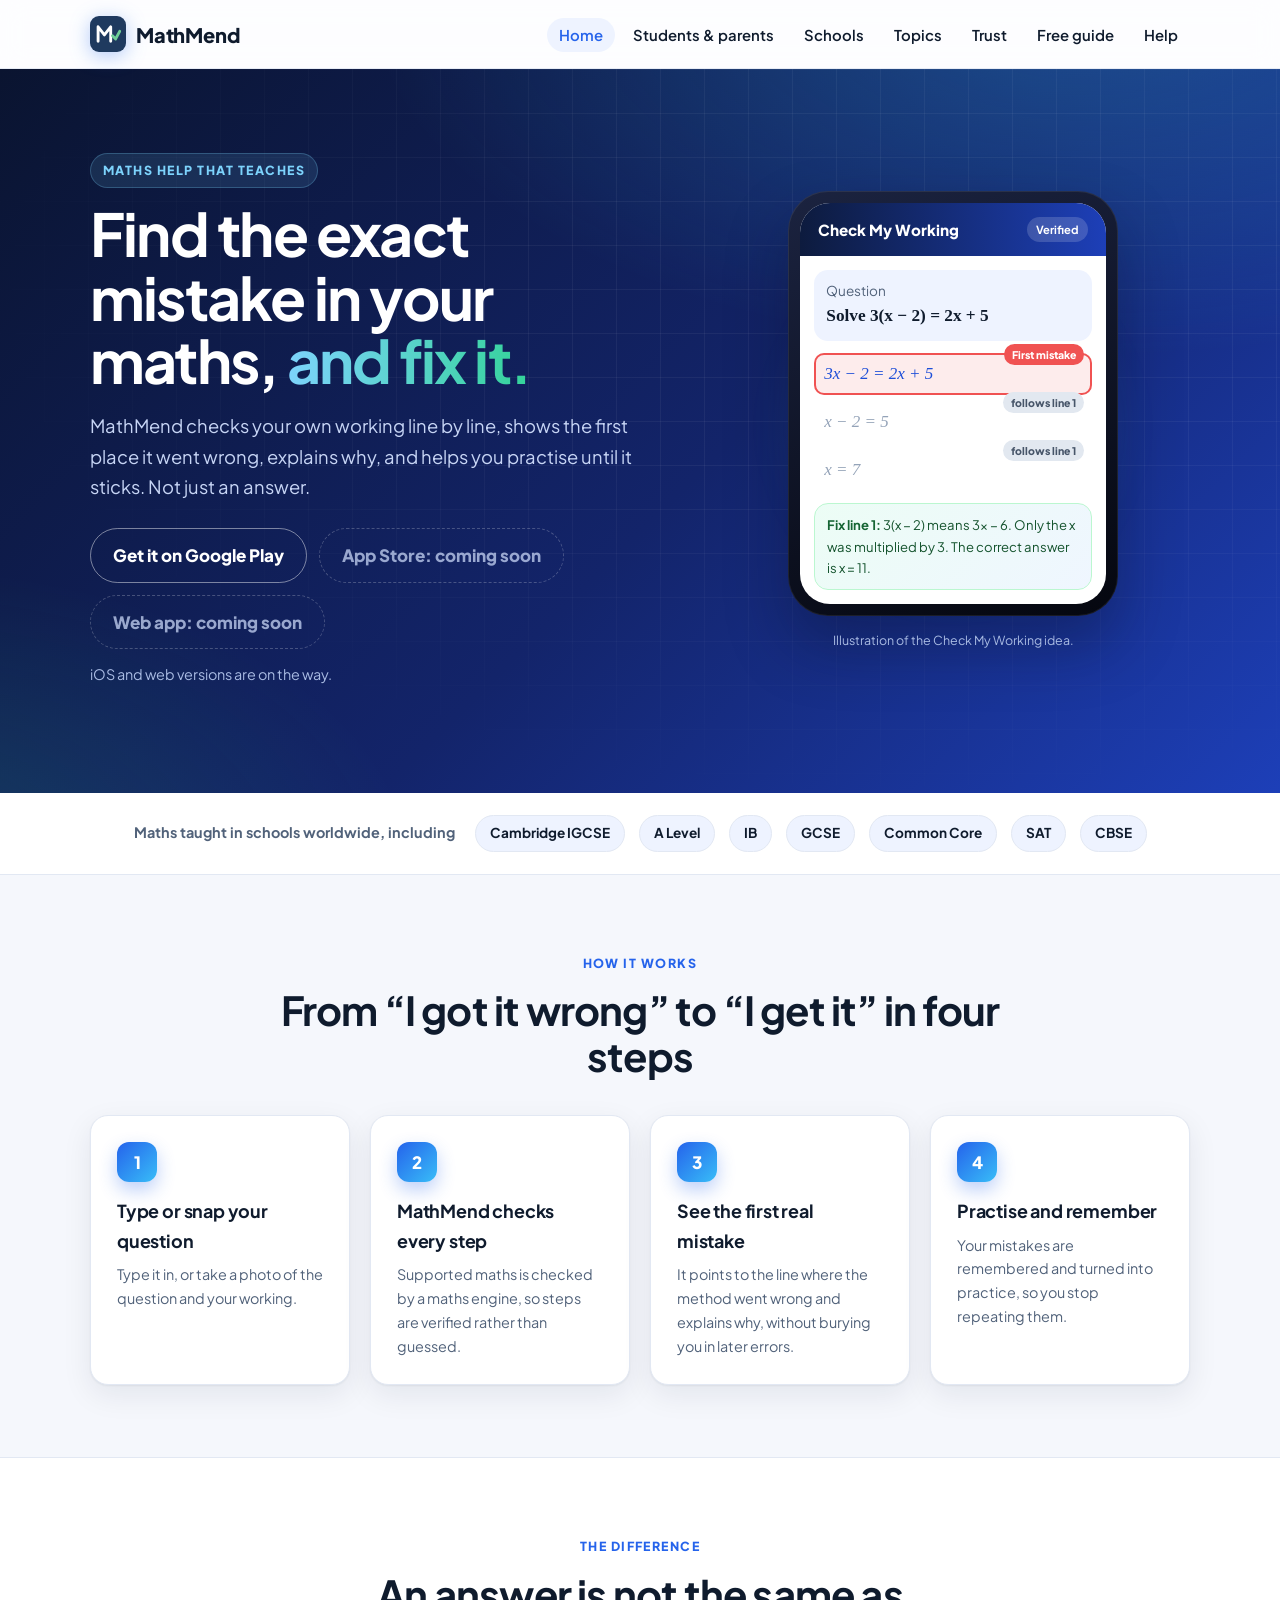
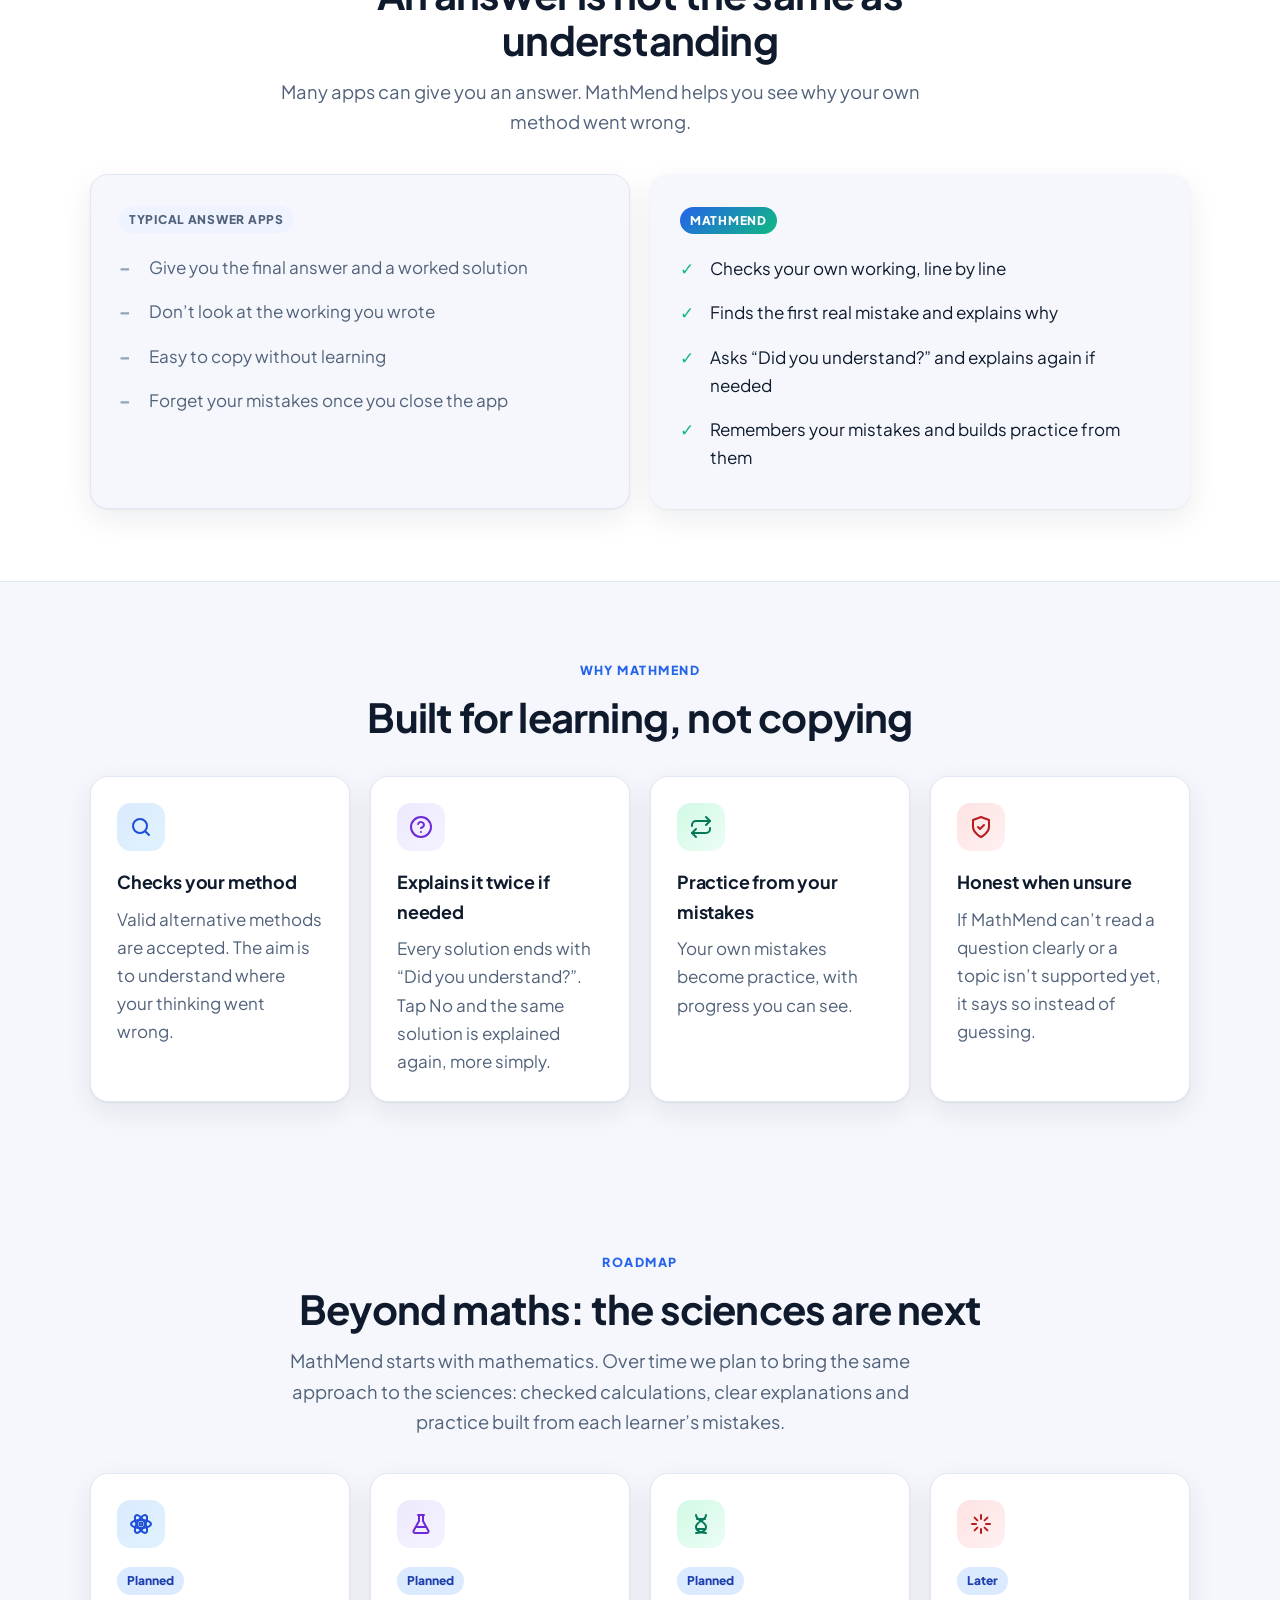
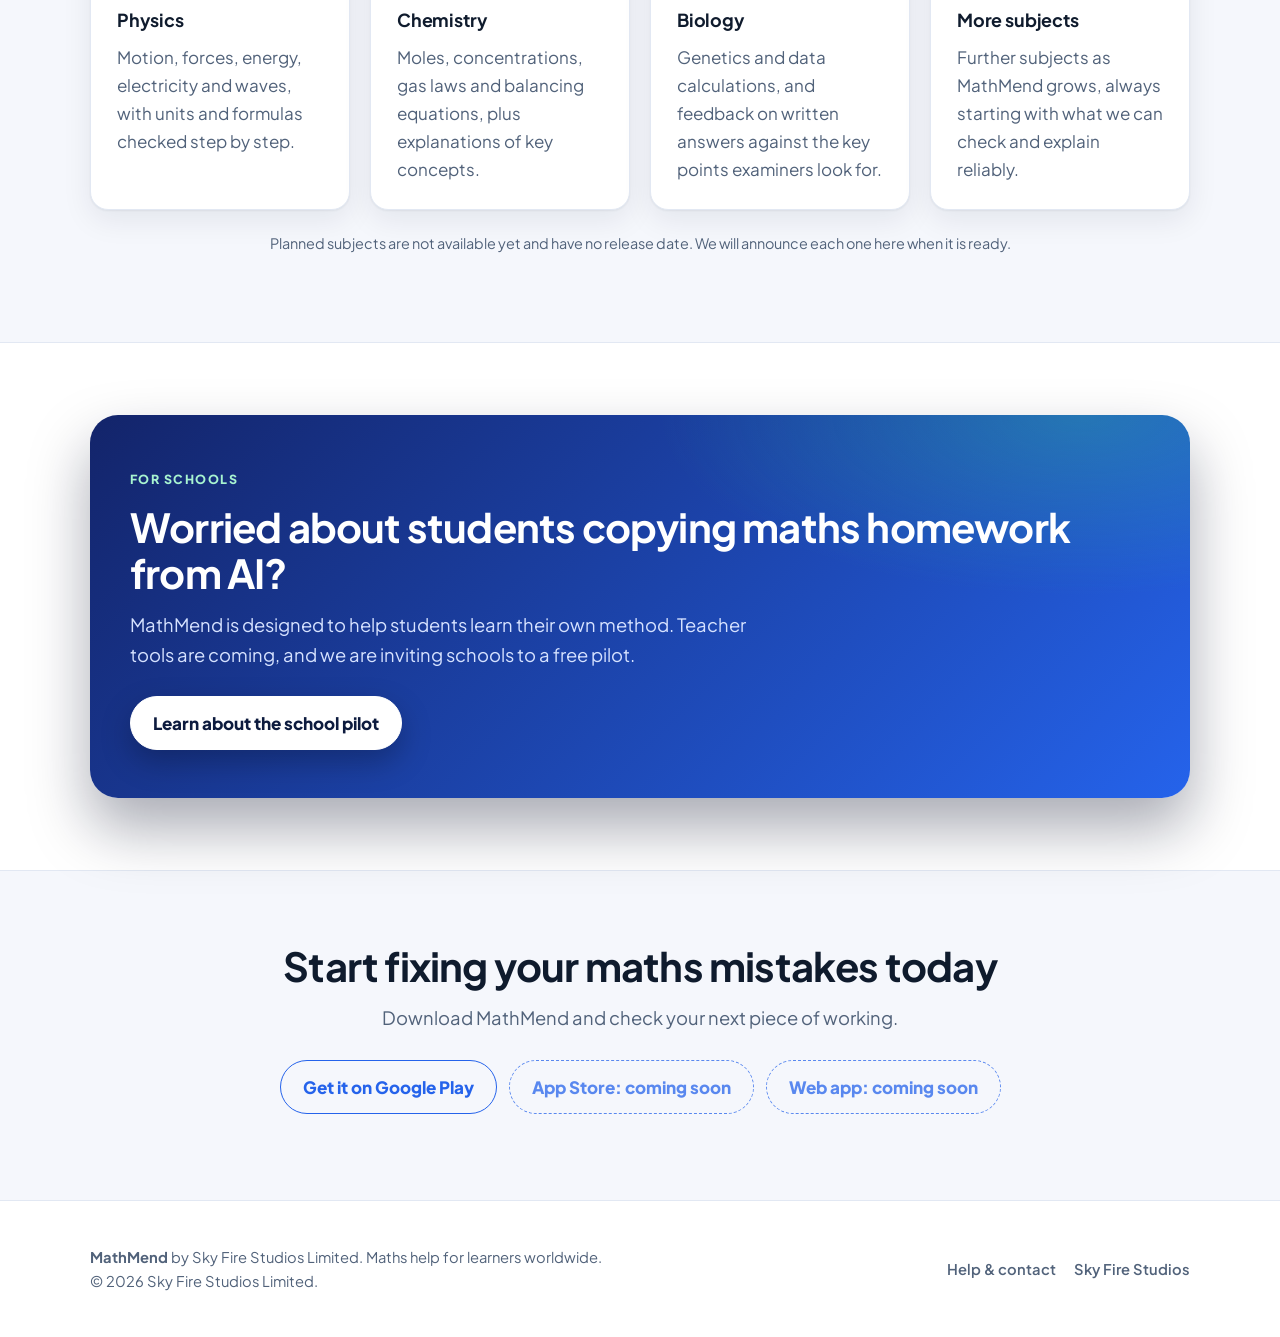
==== commit 68a9cc9d: "MathMend site: add sciences roadmap Home page gains a 'Beyond maths: the sciences are next' section " ====
--- a/mathmend/index.html
+++ b/mathmend/index.html
@@ -133,6 +133,23 @@
       </div>
     </section>
 
+    <section>
+      <div class="wrap">
+        <div class="section-head">
+          <p class="eyebrow">Roadmap</p>
+          <h2>Beyond maths: the sciences are next</h2>
+          <p class="lead">MathMend starts with mathematics. Over time we plan to bring the same approach to the sciences: checked calculations, clear explanations and practice built from each learner&rsquo;s mistakes.</p>
+        </div>
+        <div class="grid">
+          <div class="card"><div class="icon"><svg viewBox="0 0 24 24" fill="none" stroke="currentColor" stroke-width="2" stroke-linecap="round" stroke-linejoin="round" aria-hidden="true"><circle cx="12" cy="12" r="1.5"/><ellipse cx="12" cy="12" rx="10" ry="4"/><ellipse cx="12" cy="12" rx="10" ry="4" transform="rotate(60 12 12)"/><ellipse cx="12" cy="12" rx="10" ry="4" transform="rotate(120 12 12)"/></svg></div><span class="badge part">Planned</span><h3 style="margin-top:10px">Physics</h3><p>Motion, forces, energy, electricity and waves, with units and formulas checked step by step.</p></div>
+          <div class="card"><div class="icon violet"><svg viewBox="0 0 24 24" fill="none" stroke="currentColor" stroke-width="2" stroke-linecap="round" stroke-linejoin="round" aria-hidden="true"><path d="M9 3h6"/><path d="M10 3v6L4.5 19a1.5 1.5 0 0 0 1.3 2h12.4a1.5 1.5 0 0 0 1.3-2L14 9V3"/><path d="M7 15h10"/></svg></div><span class="badge part">Planned</span><h3 style="margin-top:10px">Chemistry</h3><p>Moles, concentrations, gas laws and balancing equations, plus explanations of key concepts.</p></div>
+          <div class="card"><div class="icon mint"><svg viewBox="0 0 24 24" fill="none" stroke="currentColor" stroke-width="2" stroke-linecap="round" stroke-linejoin="round" aria-hidden="true"><path d="M7 3c0 6 10 6 10 12s-10 6-10 6"/><path d="M17 3c0 6-10 6-10 12s10 6 10 6"/><path d="M8 7h8"/><path d="M8 17h8"/></svg></div><span class="badge part">Planned</span><h3 style="margin-top:10px">Biology</h3><p>Genetics and data calculations, and feedback on written answers against the key points examiners look for.</p></div>
+          <div class="card"><div class="icon coral"><svg viewBox="0 0 24 24" fill="none" stroke="currentColor" stroke-width="2" stroke-linecap="round" stroke-linejoin="round" aria-hidden="true"><path d="M12 3v4"/><path d="M12 17v4"/><path d="M3 12h4"/><path d="M17 12h4"/><path d="m5.6 5.6 2.8 2.8"/><path d="m15.6 15.6 2.8 2.8"/><path d="m5.6 18.4 2.8-2.8"/><path d="m15.6 8.4 2.8-2.8"/></svg></div><span class="badge part">Later</span><h3 style="margin-top:10px">More subjects</h3><p>Further subjects as MathMend grows, always starting with what we can check and explain reliably.</p></div>
+        </div>
+        <p class="note center" style="margin-top:22px">Planned subjects are not available yet and have no release date. We will announce each one here when it is ready.</p>
+      </div>
+    </section>
+
     <section class="alt">
       <div class="wrap">
         <div class="band">
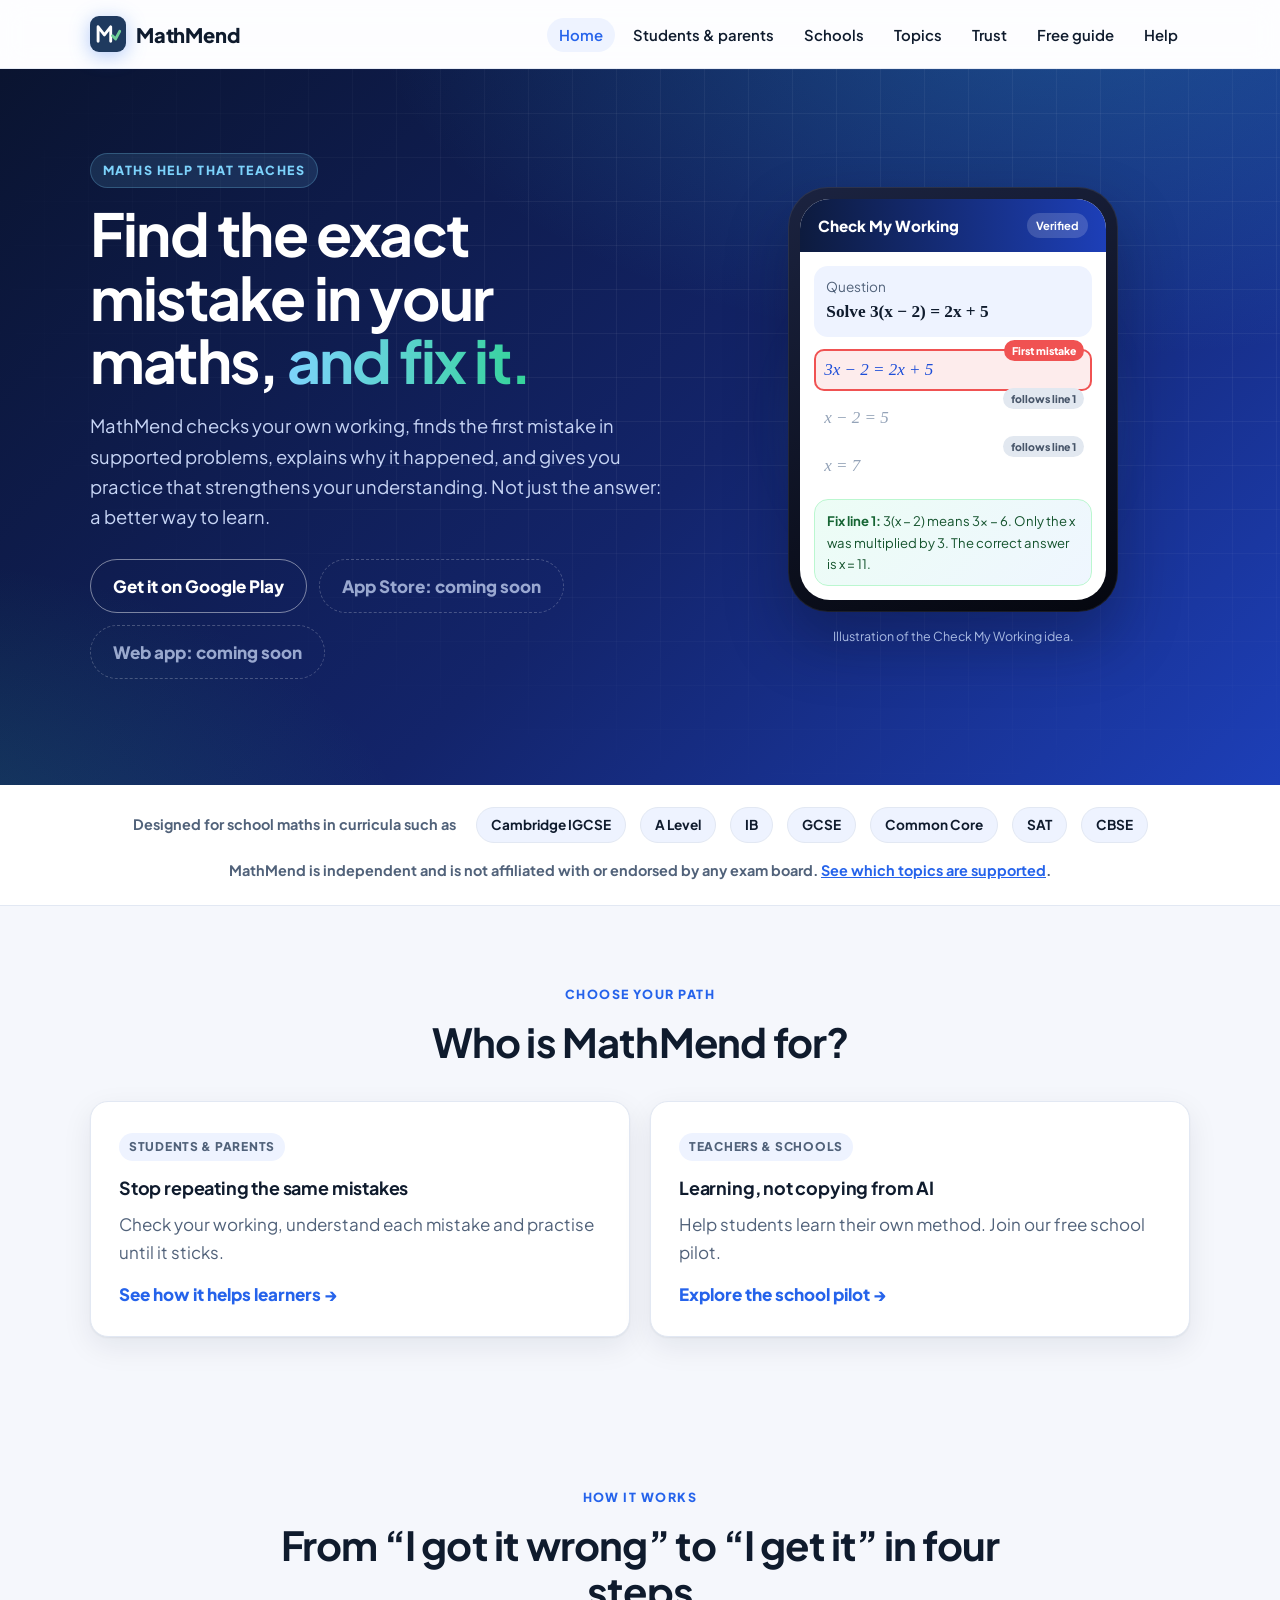
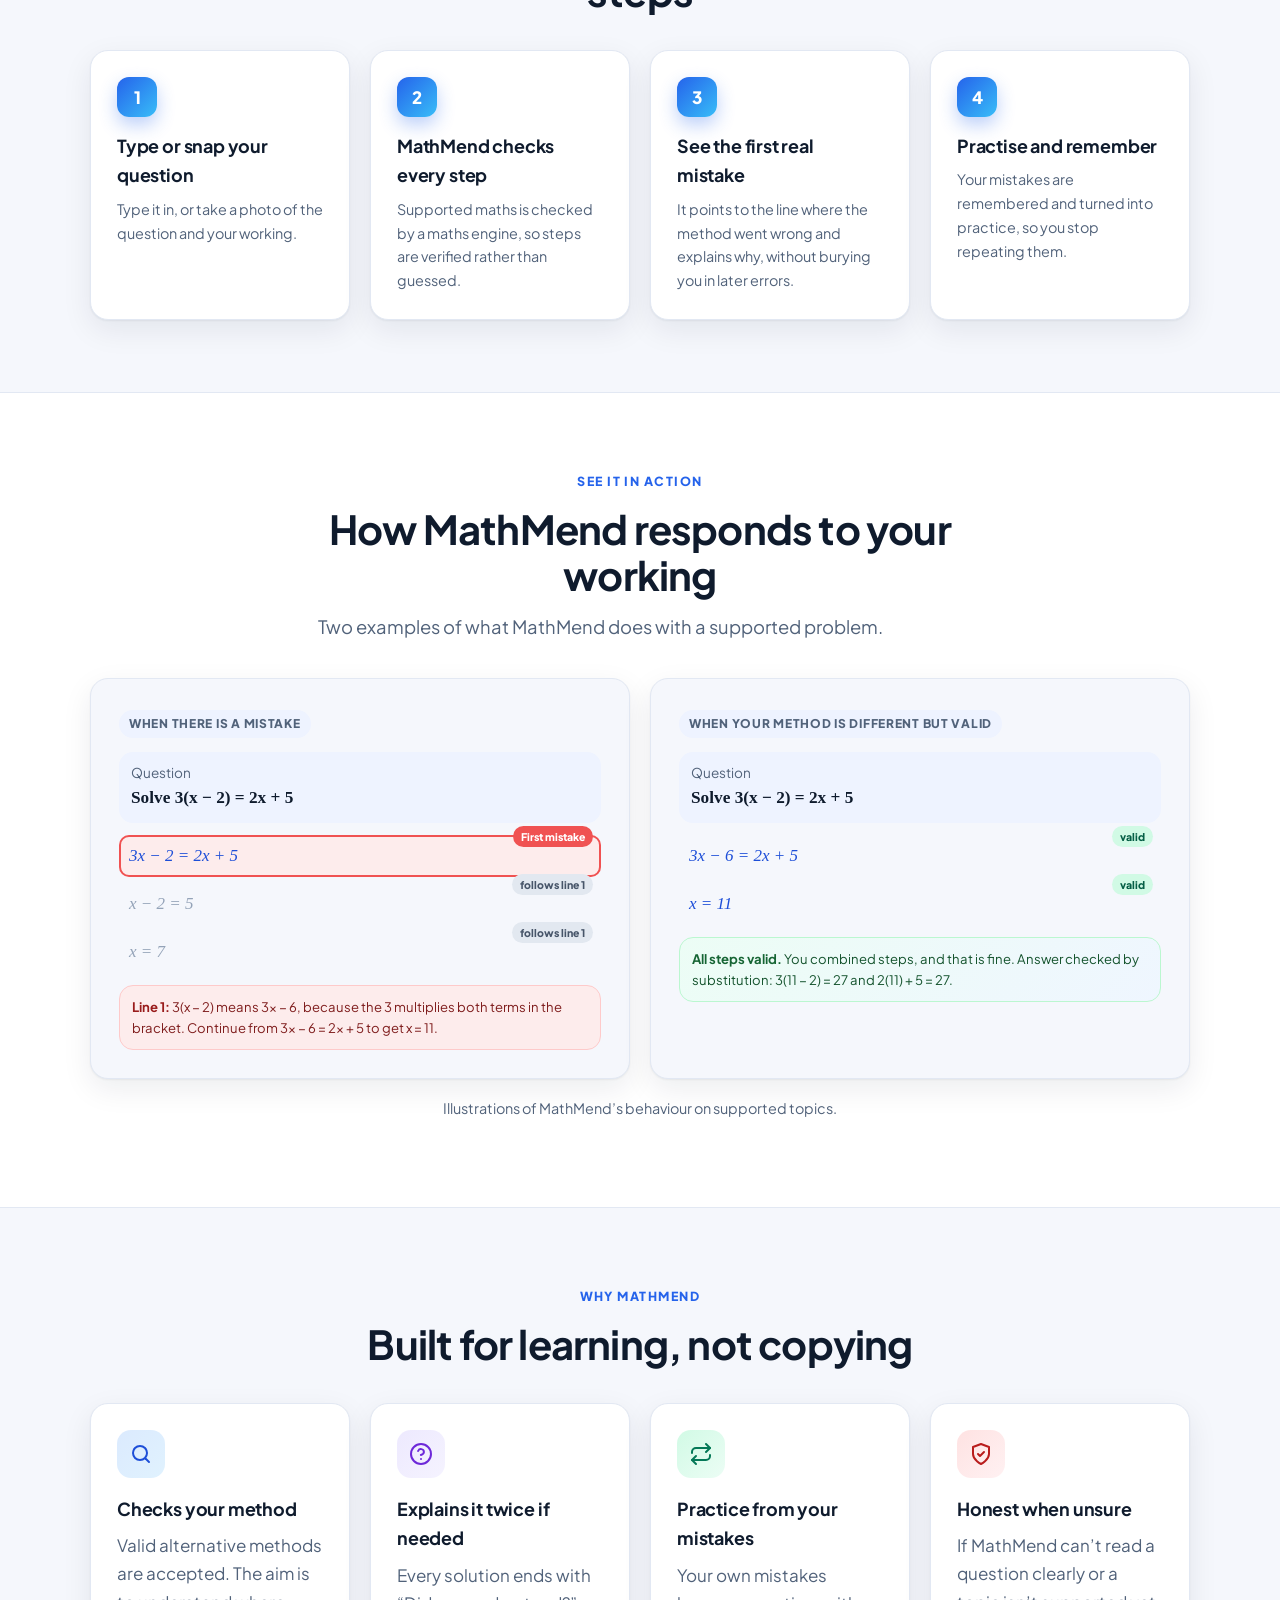
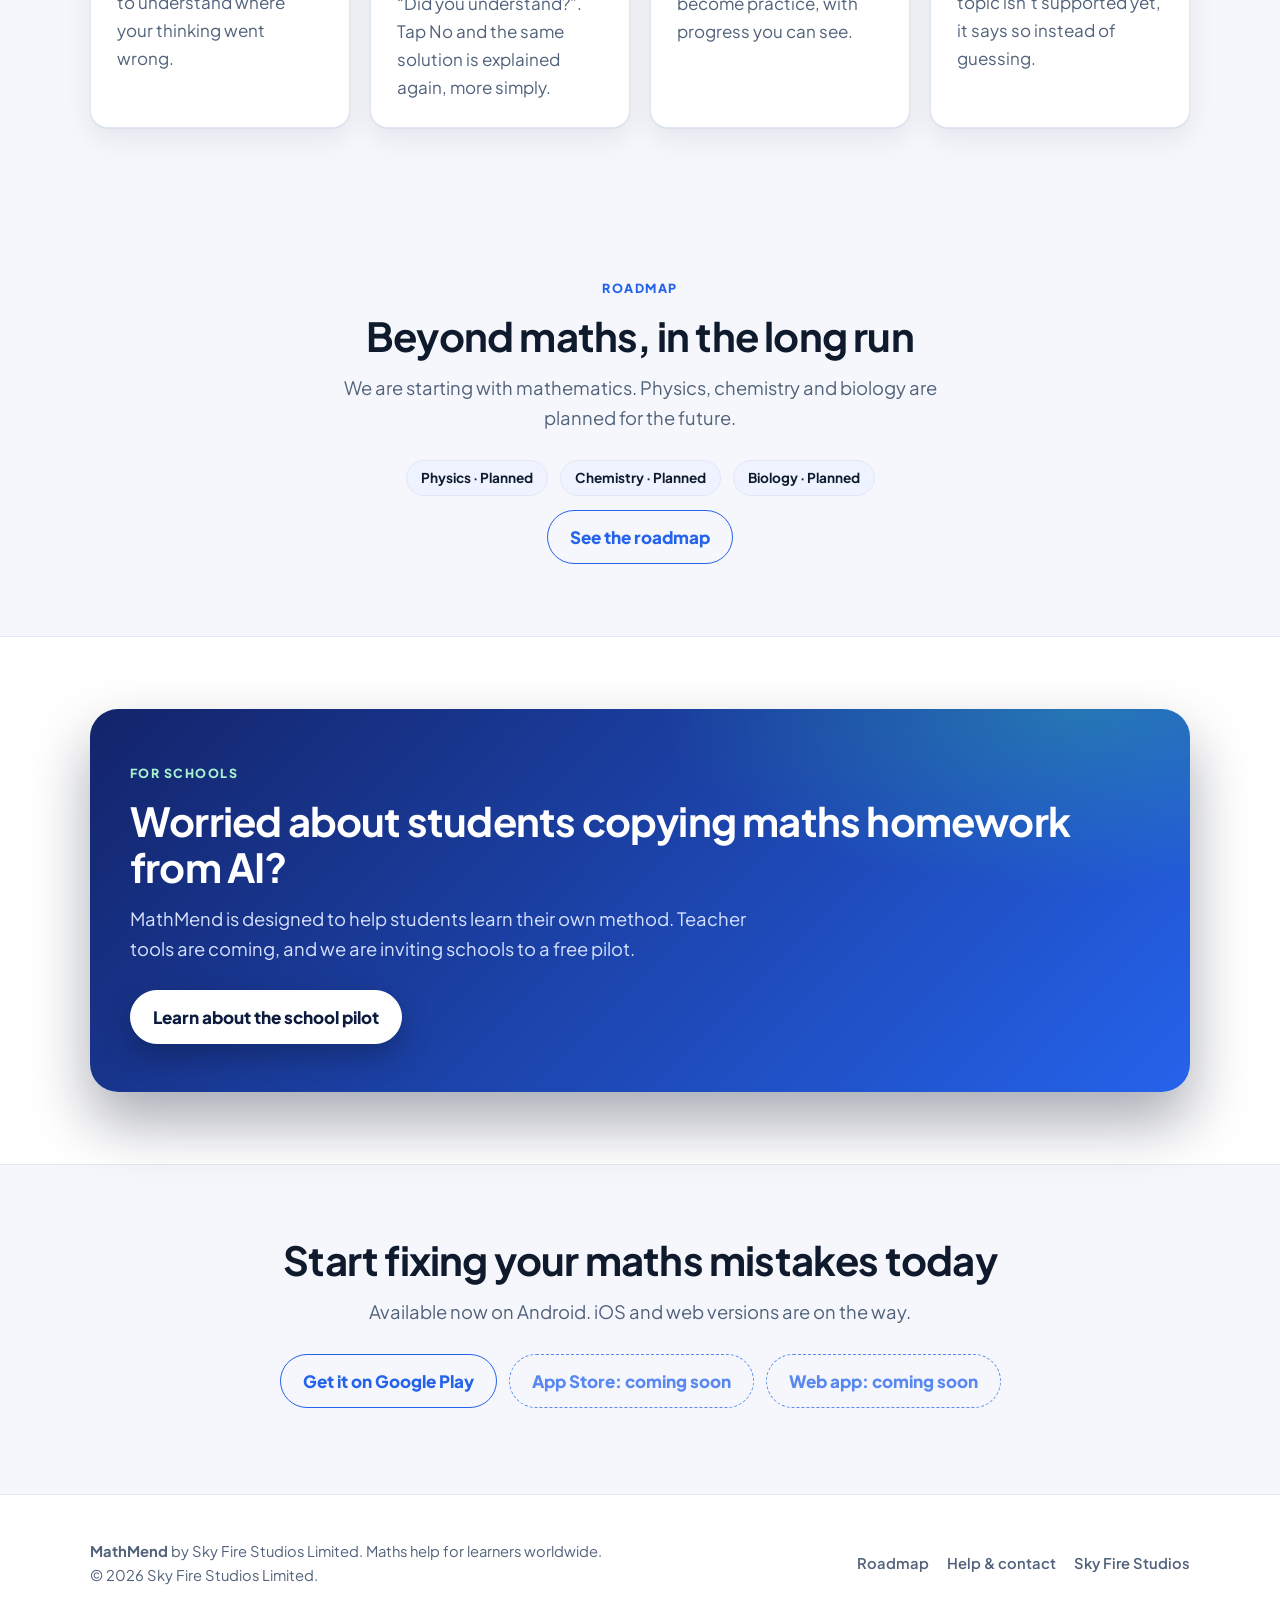
==== commit 4da56697: "MathMend site: act on external review - Hero copy now says the first mistake is found in supported p" ====
--- a/mathmend/index.html
+++ b/mathmend/index.html
@@ -40,13 +40,12 @@
         <div>
           <p class="eyebrow">Maths help that teaches</p>
           <h1>Find the exact mistake in your maths, <span class="grad-text">and fix it.</span></h1>
-          <p class="lead">MathMend checks your own working line by line, shows the first place it went wrong, explains why, and helps you practise until it sticks. Not just an answer.</p>
+          <p class="lead">MathMend checks your own working, finds the first mistake in supported problems, explains why it happened, and gives you practice that strengthens your understanding. Not just the answer: a better way to learn.</p>
       <div class="stores">
-        <a data-store="android" href="#">Get it on Google Play</a>
-        <a data-store="ios" href="#">Download on the App Store</a>
-        <a data-store="web" href="#">Use MathMend in your browser</a>
-      </div>
-          <p class="note">iOS and web versions are on the way.</p>
+        <a data-store="android" href="https://play.google.com/store/apps/details?id=com.mathmend.app">Get it on Google Play</a>
+        <a data-store="ios" class="is-soon" aria-disabled="true">App Store: coming soon</a>
+        <a data-store="web" class="is-soon" aria-disabled="true">Web app: coming soon</a>
+      </div>
         </div>
       <div class="phone-stage">
         <div class="phone" role="img" aria-label="Illustration: MathMend marks line 1 of a student's working as the first mistake">
@@ -68,10 +67,34 @@
 
     <div class="strip">
       <div class="wrap">
-        <p>Maths taught in schools worldwide, including</p>
+        <p>Designed for school maths in curricula such as</p>
         <span class="chip">Cambridge IGCSE</span><span class="chip">A Level</span><span class="chip">IB</span><span class="chip">GCSE</span><span class="chip">Common Core</span><span class="chip">SAT</span><span class="chip">CBSE</span>
+        <p class="note" style="flex-basis:100%;text-align:center;margin:6px 0 0">MathMend is independent and is not affiliated with or endorsed by any exam board. <a href="topics.html">See which topics are supported</a>.</p>
       </div>
     </div>
+
+    <section>
+      <div class="wrap">
+        <div class="section-head">
+          <p class="eyebrow">Choose your path</p>
+          <h2>Who is MathMend for?</h2>
+        </div>
+        <div class="compare">
+          <a class="card path" href="students.html">
+            <span class="pill">Students &amp; parents</span>
+            <h3 style="margin-top:12px">Stop repeating the same mistakes</h3>
+            <p>Check your working, understand each mistake and practise until it sticks.</p>
+            <span class="path-cta">See how it helps learners &rarr;</span>
+          </a>
+          <a class="card path" href="schools.html">
+            <span class="pill">Teachers &amp; schools</span>
+            <h3 style="margin-top:12px">Learning, not copying from AI</h3>
+            <p>Help students learn their own method. Join our free school pilot.</p>
+            <span class="path-cta">Explore the school pilot &rarr;</span>
+          </a>
+        </div>
+      </div>
+    </section>
 
     <section>
       <div class="wrap">
@@ -91,30 +114,28 @@
     <section class="alt">
       <div class="wrap">
         <div class="section-head">
-          <p class="eyebrow">The difference</p>
-          <h2>An answer is not the same as understanding</h2>
-          <p class="lead">Many apps can give you an answer. MathMend helps you see why your own method went wrong.</p>
+          <p class="eyebrow">See it in action</p>
+          <h2>How MathMend responds to your working</h2>
+          <p class="lead">Two examples of what MathMend does with a supported problem.</p>
         </div>
         <div class="compare">
-          <div class="card them">
-            <span class="pill">Typical answer apps</span>
-            <ul>
-              <li>Give you the final answer and a worked solution</li>
-              <li>Don&rsquo;t look at the working you wrote</li>
-              <li>Easy to copy without learning</li>
-              <li>Forget your mistakes once you close the app</li>
-            </ul>
+          <div class="card">
+            <span class="pill">When there is a mistake</span>
+            <div class="q" style="margin-top:14px">Question<b>Solve 3(x &minus; 2) = 2x + 5</b></div>
+            <div class="line bad">3x &minus; 2 = 2x + 5<span class="tag red">First mistake</span></div>
+            <div class="line dim">x &minus; 2 = 5<span class="tag grey">follows line 1</span></div>
+            <div class="line dim">x = 7<span class="tag grey">follows line 1</span></div>
+            <div class="explain bad"><b>Line 1:</b> 3(x &minus; 2) means 3x &minus; 6, because the 3 multiplies both terms in the bracket. Continue from 3x &minus; 6 = 2x + 5 to get x = 11.</div>
           </div>
-          <div class="card us">
-            <span class="pill">MathMend</span>
-            <ul>
-              <li>Checks your own working, line by line</li>
-              <li>Finds the first real mistake and explains why</li>
-              <li>Asks &ldquo;Did you understand?&rdquo; and explains again if needed</li>
-              <li>Remembers your mistakes and builds practice from them</li>
-            </ul>
+          <div class="card">
+            <span class="pill">When your method is different but valid</span>
+            <div class="q" style="margin-top:14px">Question<b>Solve 3(x &minus; 2) = 2x + 5</b></div>
+            <div class="line">3x &minus; 6 = 2x + 5<span class="tag ok">valid</span></div>
+            <div class="line">x = 11<span class="tag ok">valid</span></div>
+            <div class="explain"><b>All steps valid.</b> You combined steps, and that is fine. Answer checked by substitution: 3(11 &minus; 2) = 27 and 2(11) + 5 = 27.</div>
           </div>
         </div>
+        <p class="note center" style="margin-top:18px">Illustrations of MathMend&rsquo;s behaviour on supported topics.</p>
       </div>
     </section>
 
@@ -134,19 +155,14 @@
     </section>
 
     <section>
-      <div class="wrap">
-        <div class="section-head">
-          <p class="eyebrow">Roadmap</p>
-          <h2>Beyond maths: the sciences are next</h2>
-          <p class="lead">MathMend starts with mathematics. Over time we plan to bring the same approach to the sciences: checked calculations, clear explanations and practice built from each learner&rsquo;s mistakes.</p>
-        </div>
-        <div class="grid">
-          <div class="card"><div class="icon"><svg viewBox="0 0 24 24" fill="none" stroke="currentColor" stroke-width="2" stroke-linecap="round" stroke-linejoin="round" aria-hidden="true"><circle cx="12" cy="12" r="1.5"/><ellipse cx="12" cy="12" rx="10" ry="4"/><ellipse cx="12" cy="12" rx="10" ry="4" transform="rotate(60 12 12)"/><ellipse cx="12" cy="12" rx="10" ry="4" transform="rotate(120 12 12)"/></svg></div><span class="badge part">Planned</span><h3 style="margin-top:10px">Physics</h3><p>Motion, forces, energy, electricity and waves, with units and formulas checked step by step.</p></div>
-          <div class="card"><div class="icon violet"><svg viewBox="0 0 24 24" fill="none" stroke="currentColor" stroke-width="2" stroke-linecap="round" stroke-linejoin="round" aria-hidden="true"><path d="M9 3h6"/><path d="M10 3v6L4.5 19a1.5 1.5 0 0 0 1.3 2h12.4a1.5 1.5 0 0 0 1.3-2L14 9V3"/><path d="M7 15h10"/></svg></div><span class="badge part">Planned</span><h3 style="margin-top:10px">Chemistry</h3><p>Moles, concentrations, gas laws and balancing equations, plus explanations of key concepts.</p></div>
-          <div class="card"><div class="icon mint"><svg viewBox="0 0 24 24" fill="none" stroke="currentColor" stroke-width="2" stroke-linecap="round" stroke-linejoin="round" aria-hidden="true"><path d="M7 3c0 6 10 6 10 12s-10 6-10 6"/><path d="M17 3c0 6-10 6-10 12s10 6 10 6"/><path d="M8 7h8"/><path d="M8 17h8"/></svg></div><span class="badge part">Planned</span><h3 style="margin-top:10px">Biology</h3><p>Genetics and data calculations, and feedback on written answers against the key points examiners look for.</p></div>
-          <div class="card"><div class="icon coral"><svg viewBox="0 0 24 24" fill="none" stroke="currentColor" stroke-width="2" stroke-linecap="round" stroke-linejoin="round" aria-hidden="true"><path d="M12 3v4"/><path d="M12 17v4"/><path d="M3 12h4"/><path d="M17 12h4"/><path d="m5.6 5.6 2.8 2.8"/><path d="m15.6 15.6 2.8 2.8"/><path d="m5.6 18.4 2.8-2.8"/><path d="m15.6 8.4 2.8-2.8"/></svg></div><span class="badge part">Later</span><h3 style="margin-top:10px">More subjects</h3><p>Further subjects as MathMend grows, always starting with what we can check and explain reliably.</p></div>
-        </div>
-        <p class="note center" style="margin-top:22px">Planned subjects are not available yet and have no release date. We will announce each one here when it is ready.</p>
+      <div class="wrap center">
+        <p class="eyebrow">Roadmap</p>
+        <h2>Beyond maths, in the long run</h2>
+        <p class="lead">We are starting with mathematics. Physics, chemistry and biology are planned for the future.</p>
+        <div class="stores" style="justify-content:center">
+          <span class="chip">Physics &middot; Planned</span><span class="chip">Chemistry &middot; Planned</span><span class="chip">Biology &middot; Planned</span>
+        </div>
+        <a class="btn" href="roadmap.html">See the roadmap</a>
       </div>
     </section>
 
@@ -164,11 +180,11 @@
     <section>
       <div class="wrap center">
         <h2>Start fixing your maths mistakes today</h2>
-        <p class="lead">Download MathMend and check your next piece of working.</p>
+        <p class="lead">Available now on Android. iOS and web versions are on the way.</p>
         <div class="stores" style="justify-content:center">
-          <a data-store="android" href="#">Get it on Google Play</a>
-          <a data-store="ios" href="#">Download on the App Store</a>
-          <a data-store="web" href="#">Use MathMend in your browser</a>
+          <a data-store="android" href="https://play.google.com/store/apps/details?id=com.mathmend.app">Get it on Google Play</a>
+          <a data-store="ios" class="is-soon" aria-disabled="true">App Store: coming soon</a>
+          <a data-store="web" class="is-soon" aria-disabled="true">Web app: coming soon</a>
         </div>
       </div>
     </section>
@@ -180,6 +196,7 @@
         &copy; <span id="year">2026</span> Sky Fire Studios Limited.
       </div>
       <ul>
+        <li><a href="roadmap.html">Roadmap</a></li>
         <li><a href="support.html">Help &amp; contact</a></li>
         <li><a href="../index.html">Sky Fire Studios</a></li>
       </ul>
--- a/mathmend/assets/style.css
+++ b/mathmend/assets/style.css
@@ -187,3 +187,13 @@
 .site-footer ul { list-style: none; padding: 0; margin: 0; display: flex; flex-wrap: wrap; gap: 18px; }
 .site-footer a { color: var(--muted); text-decoration: none; font-weight: 600; }
 .site-footer a:hover { color: var(--blue); }
+
+/* Worked examples and audience paths */
+.explain.bad { background: #fdecec; border-color: #fecaca; color: #7f1d1d; }
+.explain.bad b { color: #991b1b; }
+.tag.ok { background: #d1fae5; color: #065f46; }
+.compare .q { color: #51627a; }
+@media (prefers-color-scheme: dark) { .compare .q { background: #1b2a4a; color: #a3b1c9; } .compare .q b { color: #e8eefb; } .compare .line { color: #93c5fd; } .compare .line.bad { color: #1d4ed8; } }
+a.card.path { text-decoration: none; color: inherit; display: block; }
+.path-cta { display: inline-block; margin-top: 14px; font-weight: 800; color: var(--blue); }
+@media (prefers-color-scheme: dark) { .path-cta { color: var(--sky); } }
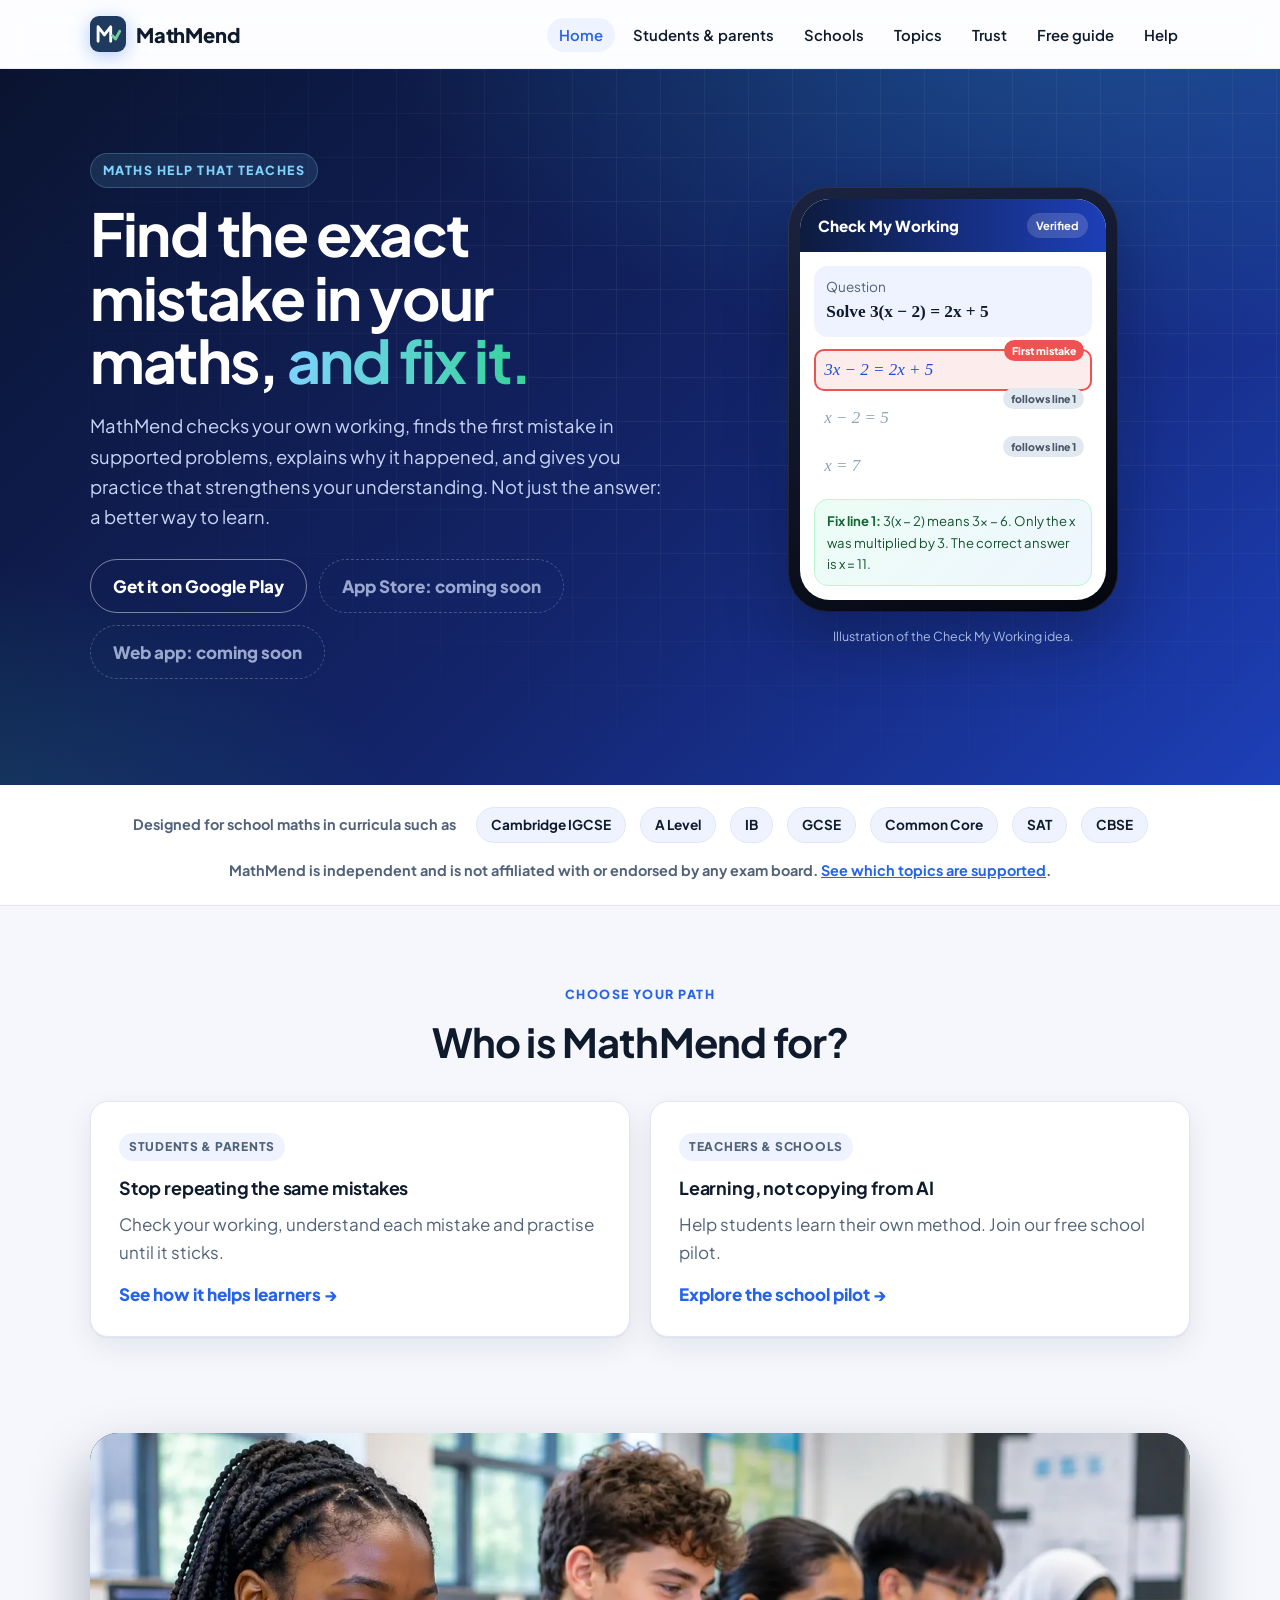
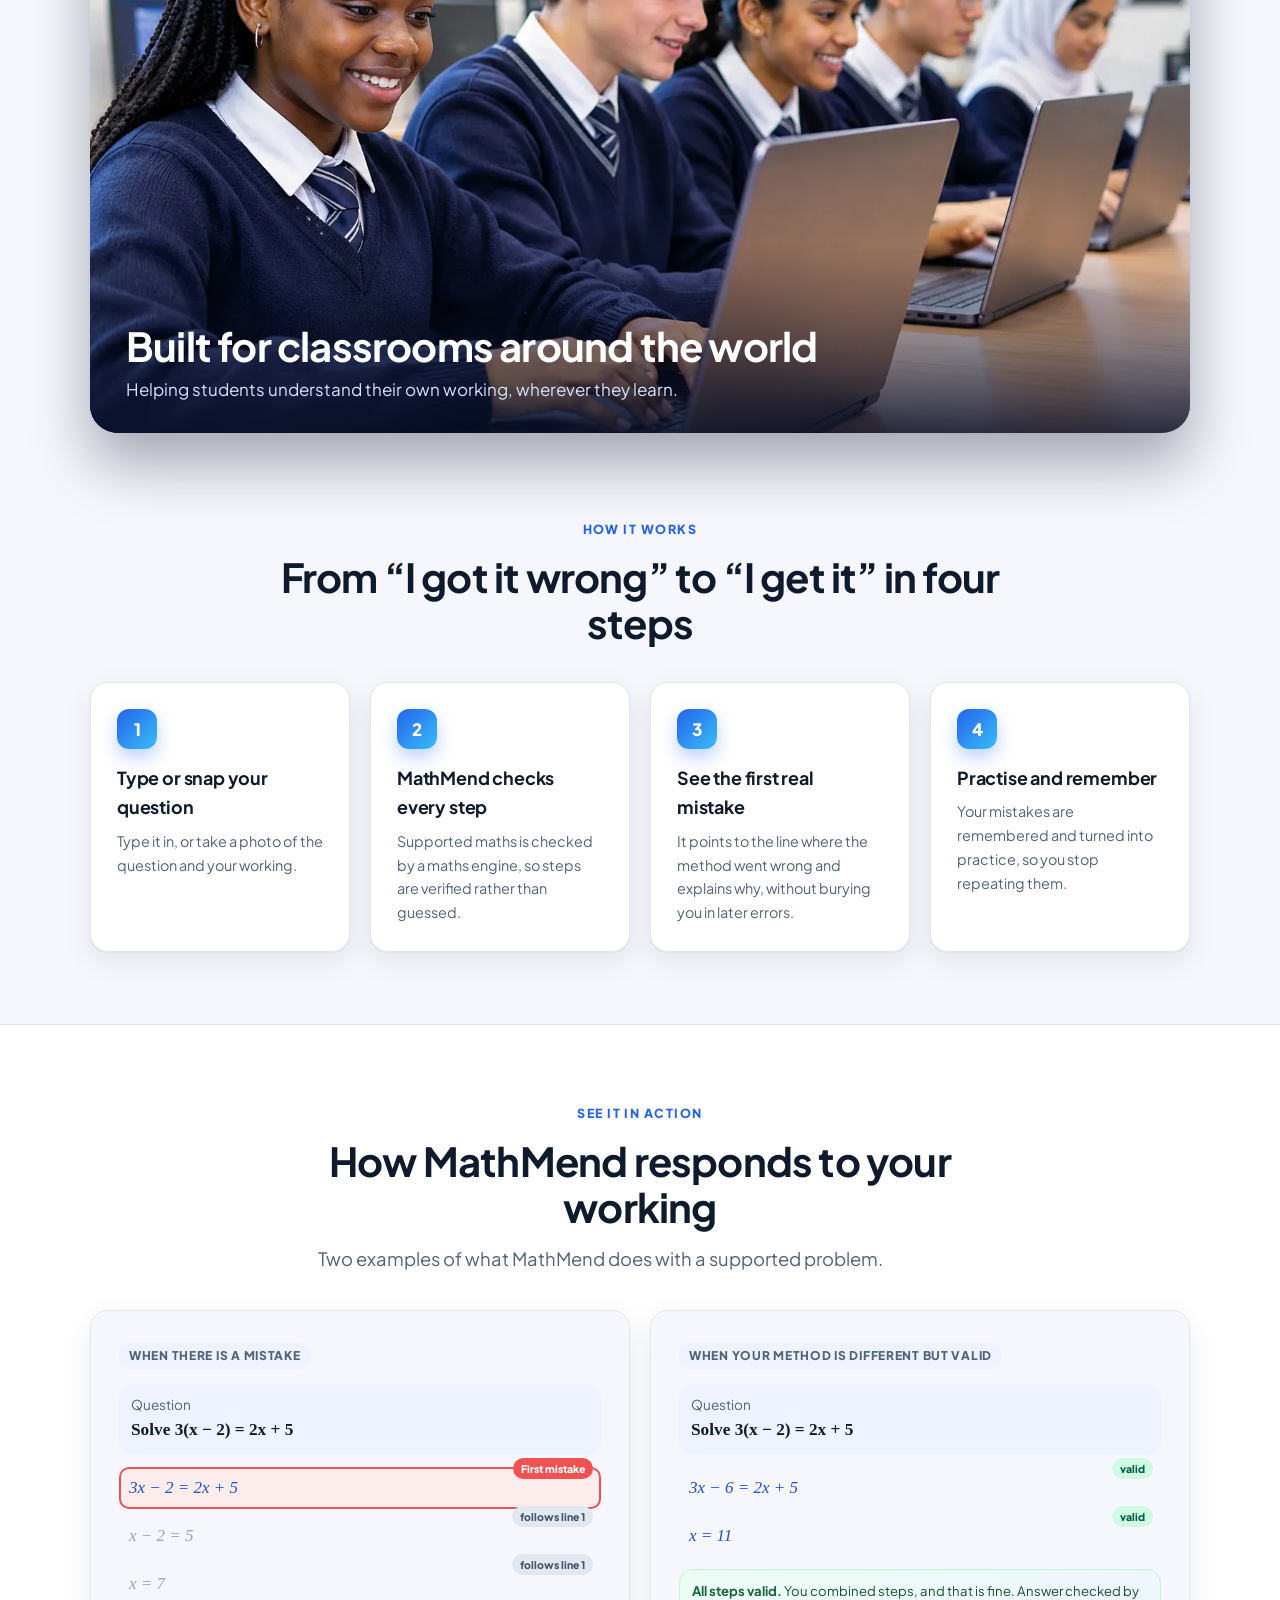
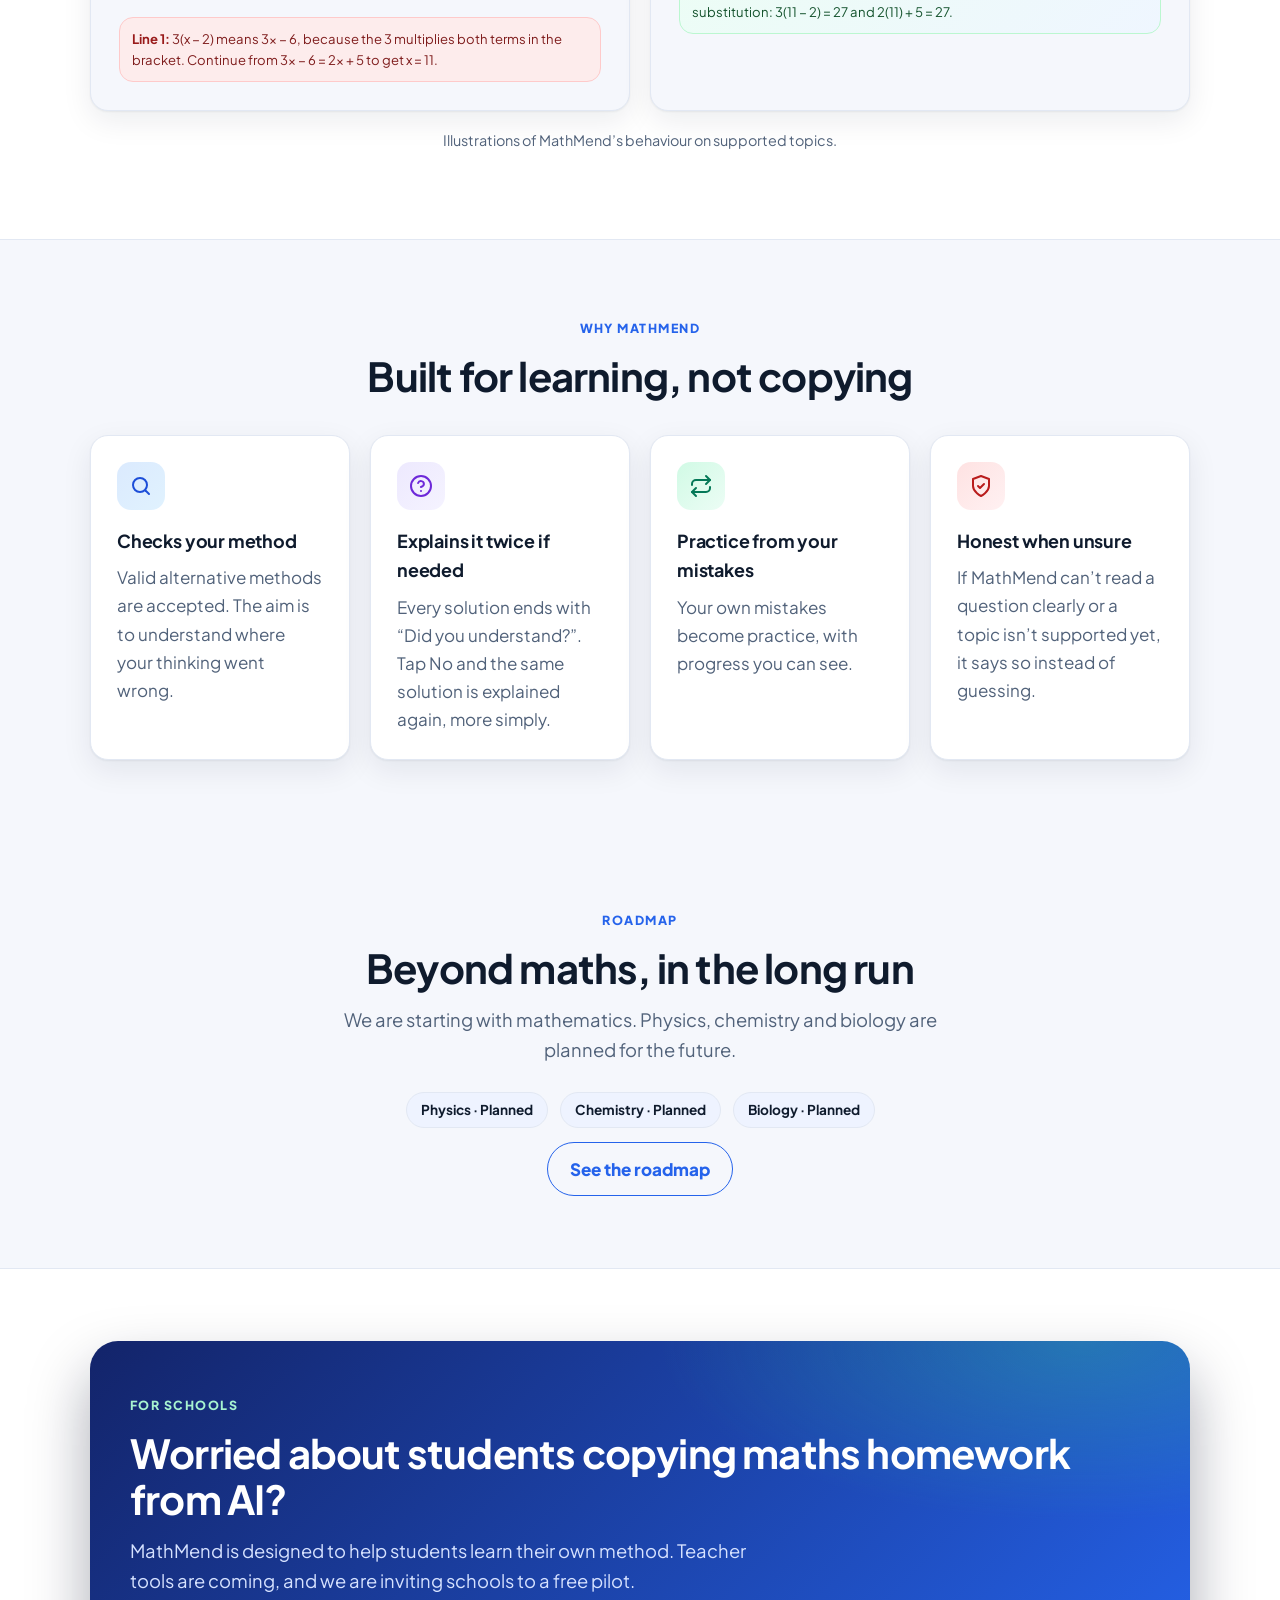
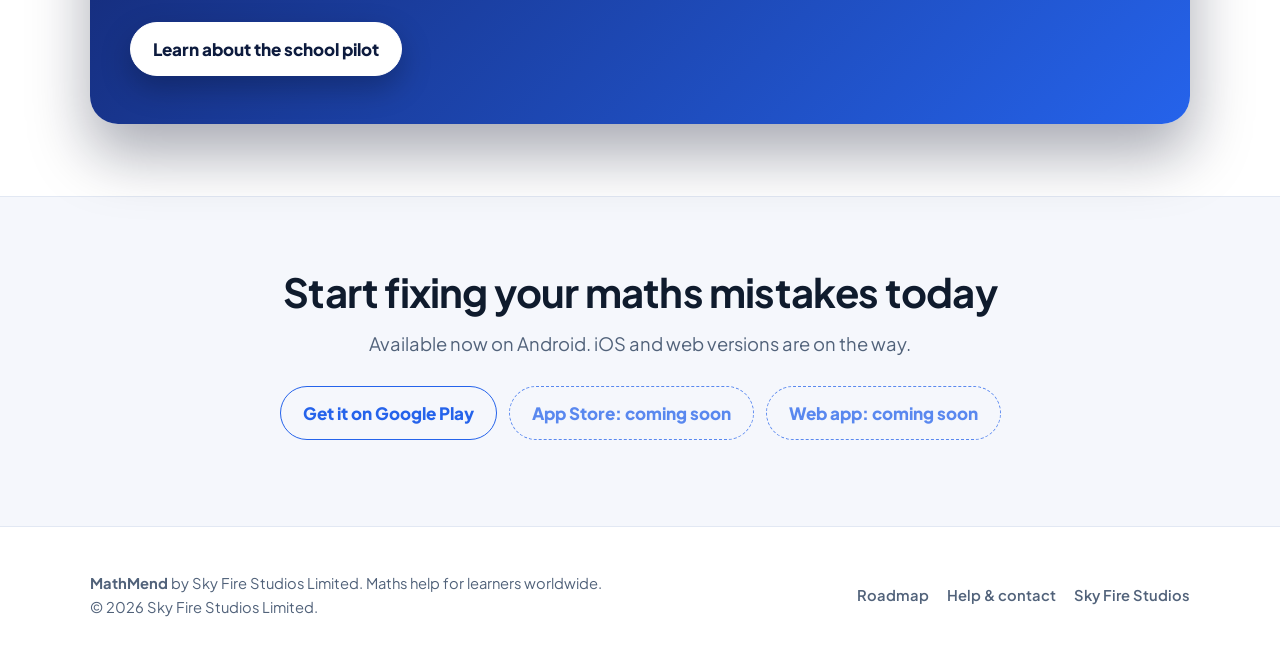
==== commit cd0e23a0: "MathMend site: add classroom photo Add an AI-generated classroom photo supplied by the owner (studen" ====
--- a/mathmend/index.html
+++ b/mathmend/index.html
@@ -95,6 +95,17 @@
         </div>
       </div>
     </section>
+    <section class="photo-band">
+      <div class="wrap">
+        <figure class="photo">
+          <img src="assets/classroom-1536.webp" srcset="assets/classroom-800.webp 800w, assets/classroom-1536.webp 1536w" sizes="(max-width: 1180px) 100vw, 1140px" width="1536" height="1024" loading="lazy" alt="Secondary school students from different backgrounds smiling as they work on laptops in a classroom">
+          <figcaption>
+            <h2>Built for classrooms around the world</h2>
+            <p>Helping students understand their own working, wherever they learn.</p>
+          </figcaption>
+        </figure>
+      </div>
+    </section>
 
     <section>
       <div class="wrap">
--- a/mathmend/assets/style.css
+++ b/mathmend/assets/style.css
@@ -197,3 +197,15 @@
 a.card.path { text-decoration: none; color: inherit; display: block; }
 .path-cta { display: inline-block; margin-top: 14px; font-weight: 800; color: var(--blue); }
 @media (prefers-color-scheme: dark) { .path-cta { color: var(--sky); } }
+
+/* Classroom photo band */
+.photo-band { padding: 24px 0 8px; }
+.photo { position: relative; margin: 0; border-radius: 28px; overflow: hidden; box-shadow: var(--shadow-lg); background: #0d1b3e; }
+.photo img { display: block; width: 100%; height: auto; aspect-ratio: 3 / 2; max-height: 600px; object-fit: cover; }
+.photo figcaption { position: absolute; left: 0; right: 0; bottom: 0; padding: 80px 36px 30px; background: linear-gradient(180deg, transparent, rgba(8, 15, 40, .85)); color: #fff; }
+.photo figcaption h2 { color: #fff; margin: 0 0 6px; }
+.photo figcaption p { margin: 0; color: #d6e2ff; max-width: 620px; }
+@media (max-width: 640px) {
+  .photo { border-radius: 20px; }
+  .photo figcaption { position: static; padding: 20px 20px 22px; background: linear-gradient(135deg, #13246a, #1d3fb8); }
+}
